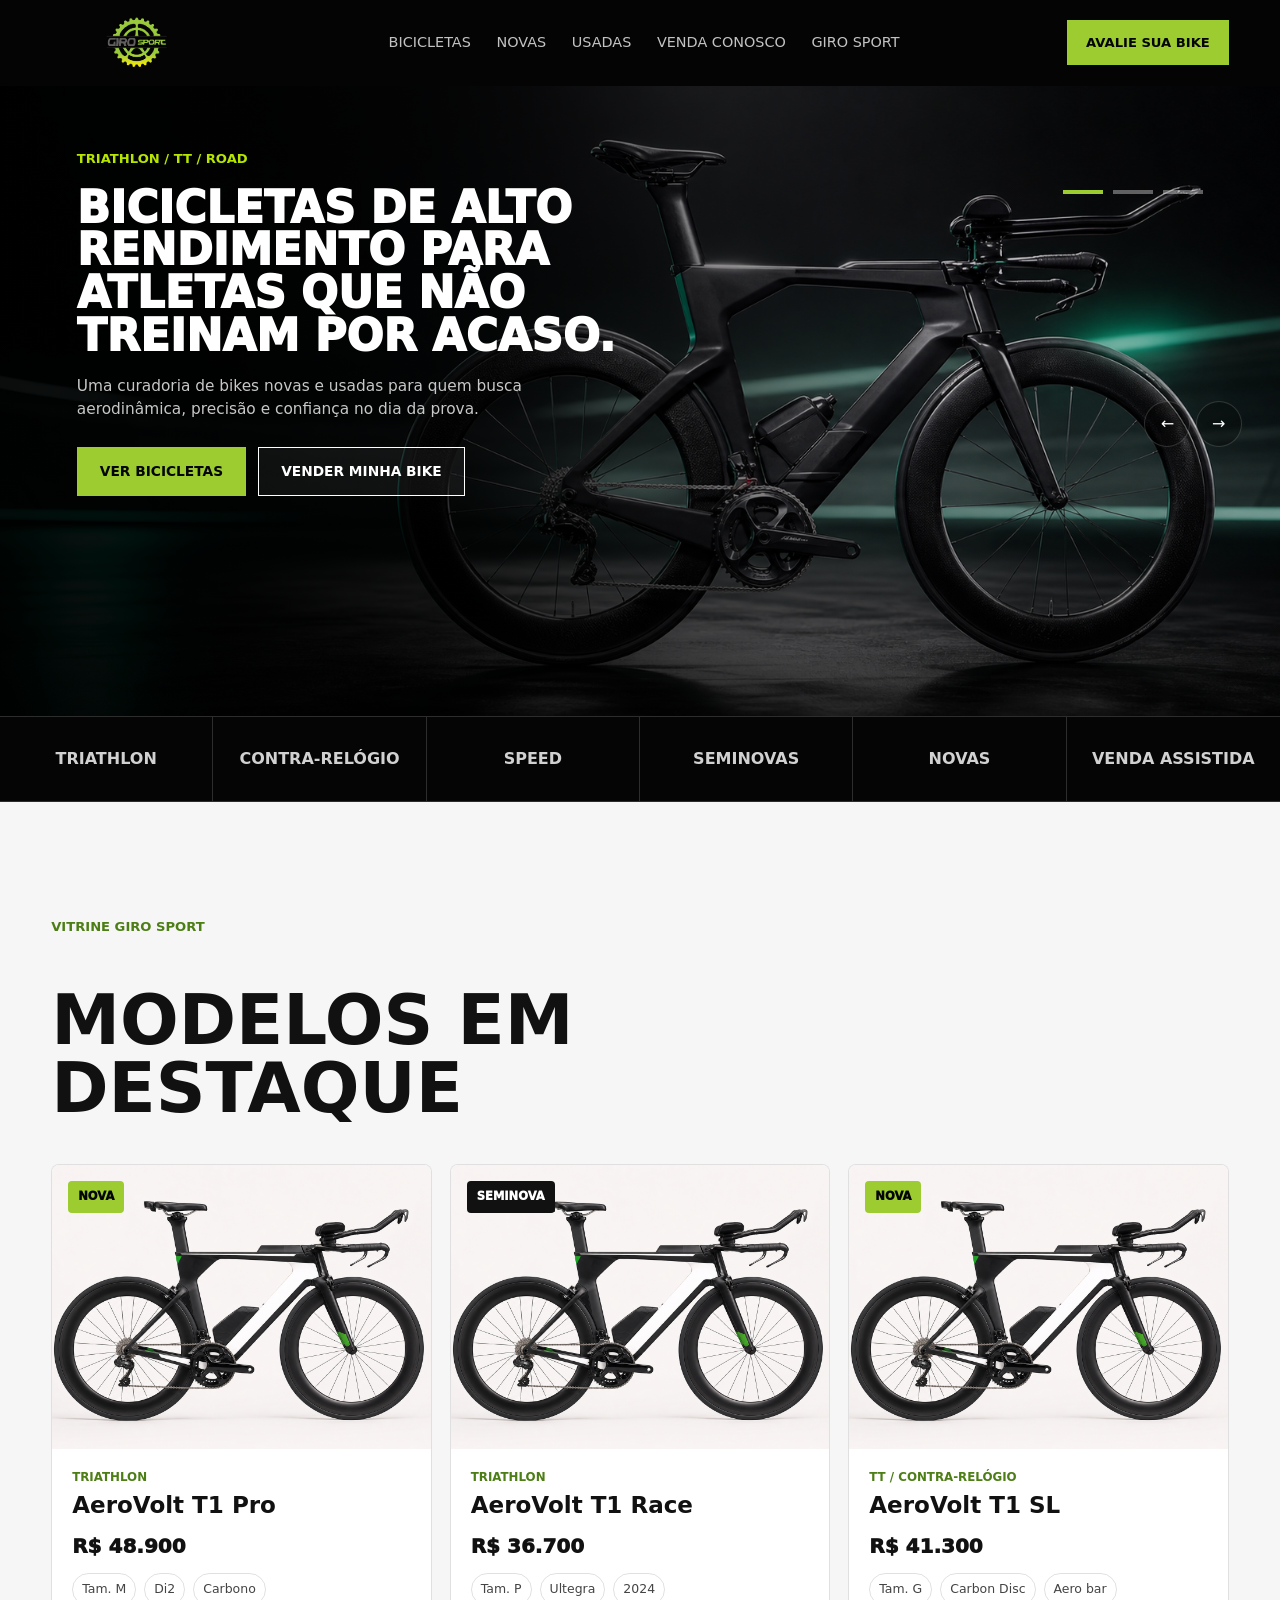
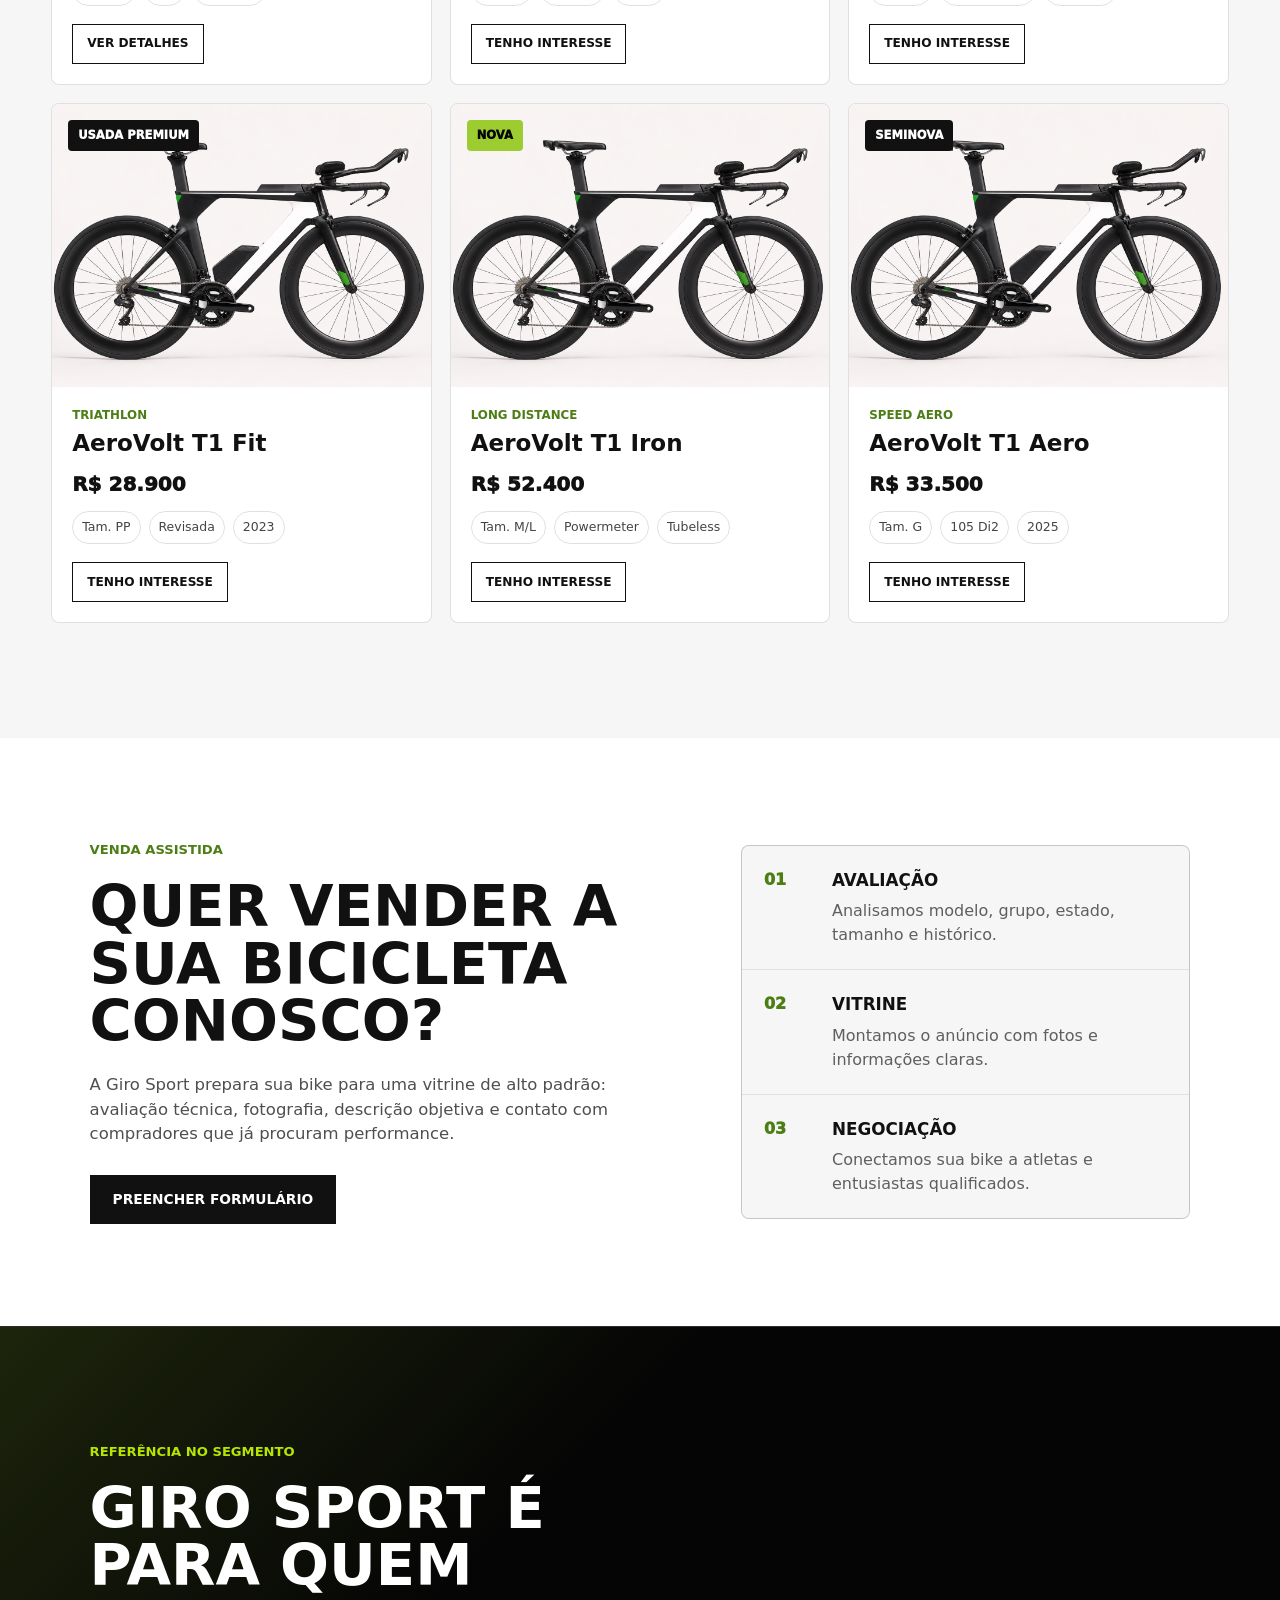
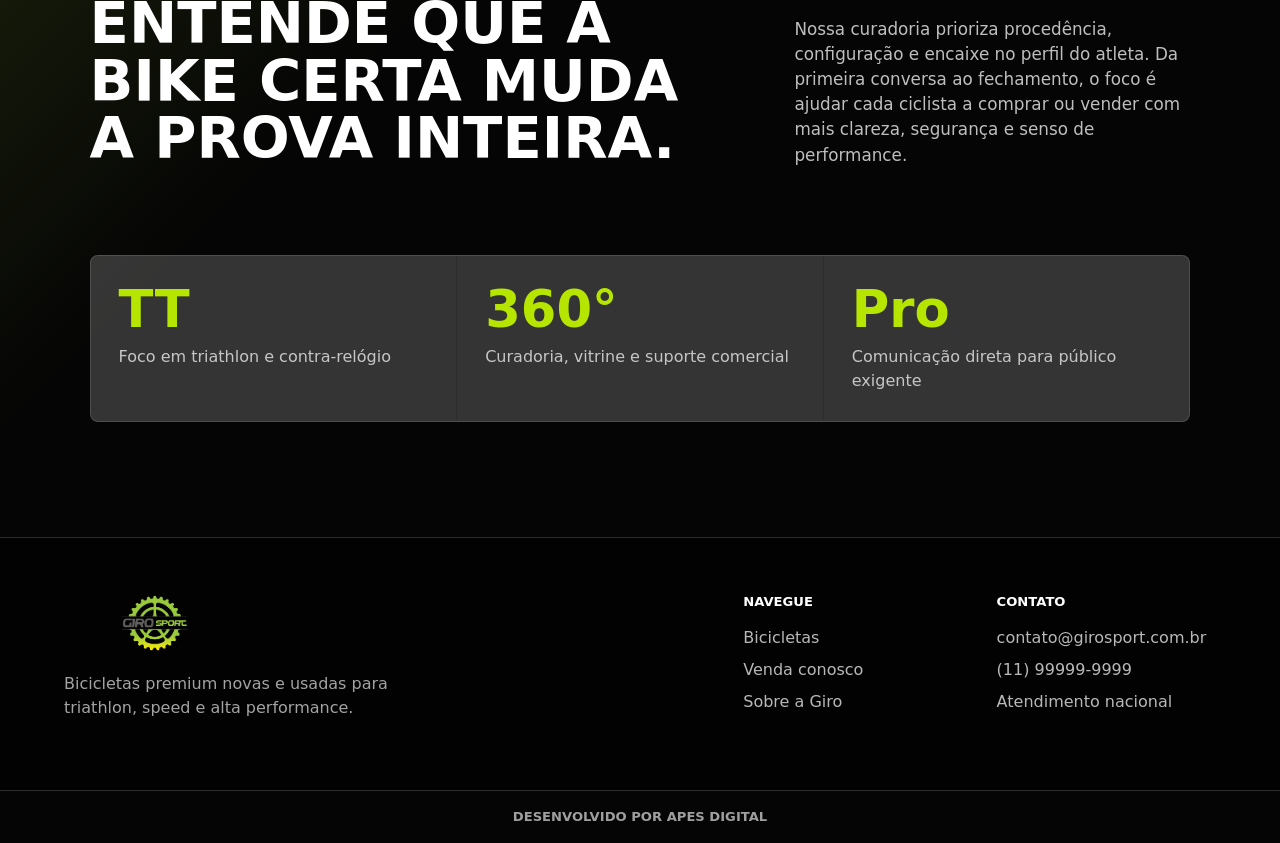
==== index.html @ 9d8ada36 "0.1 Fazendo protótipo do site" ====
<!doctype html>
<html lang="pt-BR">
  <head>
    <meta charset="utf-8">
    <meta name="viewport" content="width=device-width, initial-scale=1">
    <title>Giro Sport | Bikes premium para Triathlon</title>
    <meta
      name="description"
      content="Vitrine virtual da Giro Sport para bicicletas novas e usadas de alta performance, com foco em triathlon, contra-relógio e ciclismo de estrada."
    >
    <link rel="stylesheet" href="./styles.css">
  </head>
  <body>
    <header class="site-header" data-header>
      <a class="brand" href="#top" aria-label="Giro Sport - in&iacute;cio">
        <img class="brand-logo" src="./assets/logo.svg" alt="Giro Sport">
      </a>

      <button class="menu-toggle" type="button" aria-expanded="false" aria-controls="main-nav">
        <span></span>
        <span></span>
        <span></span>
        <span class="sr-only">Abrir menu</span>
      </button>

      <nav class="main-nav" id="main-nav" aria-label="Navega&ccedil;&atilde;o principal">
        <a href="#bicicletas">Bicicletas</a>
        <a href="#novas">Novas</a>
        <a href="#usadas">Usadas</a>
        <a href="#vender">Venda conosco</a>
        <a href="#referencia">Giro Sport</a>
      </nav>

      <a class="header-cta" href="#vender">Avalie sua bike</a>
    </header>

    <main id="top">
      <section class="hero" aria-label="Destaques Giro Sport">
        <div class="carousel" data-carousel>
          <article class="hero-slide is-active" data-slide>
            <img
              class="hero-media"
              src="./assets/hero-aero-tri.png"
              alt="Bicicleta de triathlon preta em est&uacute;dio escuro com luz verde"
            >
            <div class="hero-scrim"></div>
            <div class="hero-content">
              <p class="eyebrow">Triathlon / TT / Road</p>
              <h1>Bicicletas de alto rendimento para atletas que n&atilde;o treinam por acaso.</h1>
              <p>
                Uma curadoria de bikes novas e usadas para quem busca aerodin&acirc;mica,
                precis&atilde;o e confian&ccedil;a no dia da prova.
              </p>
              <div class="hero-actions">
                <a class="button button-primary" href="#bicicletas">Ver bicicletas</a>
                <a class="button button-ghost" href="#vender">Vender minha bike</a>
              </div>
            </div>
          </article>

          <article class="hero-slide" data-slide>
            <img
              class="hero-media"
              src="./assets/hero-consign.png"
              alt="Bicicleta de triathlon em suporte profissional dentro de oficina boutique"
            >
            <div class="hero-scrim"></div>
            <div class="hero-content">
              <p class="eyebrow">Consigna&ccedil;&atilde;o premium</p>
              <h2>Quer vender sua bike? A Giro Sport conecta sua m&aacute;quina ao comprador certo.</h2>
              <p>
                Avalia&ccedil;&atilde;o, vitrine profissional e negocia&ccedil;&atilde;o com p&uacute;blico
                que entende valor, upgrade e proced&ecirc;ncia.
              </p>
              <div class="hero-actions">
                <a class="button button-primary" href="#vender">Come&ccedil;ar avalia&ccedil;&atilde;o</a>
                <a class="button button-ghost" href="#referencia">Conhecer a Giro</a>
              </div>
            </div>
          </article>

          <button class="carousel-arrow carousel-prev" type="button" aria-label="Slide anterior" data-prev>
            &larr;
          </button>
          <button class="carousel-arrow carousel-next" type="button" aria-label="Pr&oacute;ximo slide" data-next>
            &rarr;
          </button>

          <div class="carousel-dots" aria-label="Selecionar destaque">
            <button class="is-active" type="button" aria-label="Ir para destaque 1" data-dot></button>
            <button type="button" aria-label="Ir para destaque 2" data-dot></button>
            <button type="button" aria-label="Ir para destaque 3" data-dot></button>
          </div>
        </div>
      </section>

      <section class="category-rail" aria-label="Categorias Giro Sport">
        <a href="#bicicletas">Triathlon</a>
        <a href="#bicicletas">Contra-rel&oacute;gio</a>
        <a href="#bicicletas">Speed</a>
        <a href="#usadas">Seminovas</a>
        <a href="#novas">Novas</a>
        <a href="#vender">Venda assistida</a>
      </section>

      <section class="products" id="bicicletas">
        <div class="section-heading">
          <p class="eyebrow dark">Vitrine Giro Sport</p>
          <h2>Modelos em destaque</h2>
        </div>

        <div class="bike-grid">
          <article class="bike-card" id="novas">
            <div class="bike-image">
              <span class="badge">Nova</span>
              <img src="./assets/bike-card-tri.png" alt="AeroVolt T1 Pro nova" loading="lazy">
            </div>
            <div class="bike-info">
              <p class="bike-type">Triathlon</p>
              <h3>AeroVolt T1 Pro</h3>
              <p class="bike-price">R$ 48.900</p>
              <div class="bike-specs">
                <span>Tam. M</span>
                <span>Di2</span>
                <span>Carbono</span>
              </div>
              <a href="./bike-aerovolt-t1-pro.html">Ver detalhes</a>
            </div>
          </article>

          <article class="bike-card">
            <div class="bike-image">
              <span class="badge used">Seminova</span>
              <img src="./assets/bike-card-tri.png" alt="AeroVolt T1 Race seminova" loading="lazy">
            </div>
            <div class="bike-info">
              <p class="bike-type">Triathlon</p>
              <h3>AeroVolt T1 Race</h3>
              <p class="bike-price">R$ 36.700</p>
              <div class="bike-specs">
                <span>Tam. P</span>
                <span>Ultegra</span>
                <span>2024</span>
              </div>
              <a href="#contato">Tenho interesse</a>
            </div>
          </article>

          <article class="bike-card">
            <div class="bike-image">
              <span class="badge">Nova</span>
              <img src="./assets/bike-card-tri.png" alt="AeroVolt T1 SL nova" loading="lazy">
            </div>
            <div class="bike-info">
              <p class="bike-type">TT / Contra-rel&oacute;gio</p>
              <h3>AeroVolt T1 SL</h3>
              <p class="bike-price">R$ 41.300</p>
              <div class="bike-specs">
                <span>Tam. G</span>
                <span>Carbon Disc</span>
                <span>Aero bar</span>
              </div>
              <a href="#contato">Tenho interesse</a>
            </div>
          </article>

          <article class="bike-card" id="usadas">
            <div class="bike-image">
              <span class="badge used">Usada premium</span>
              <img src="./assets/bike-card-tri.png" alt="AeroVolt T1 Fit usada premium" loading="lazy">
            </div>
            <div class="bike-info">
              <p class="bike-type">Triathlon</p>
              <h3>AeroVolt T1 Fit</h3>
              <p class="bike-price">R$ 28.900</p>
              <div class="bike-specs">
                <span>Tam. PP</span>
                <span>Revisada</span>
                <span>2023</span>
              </div>
              <a href="#contato">Tenho interesse</a>
            </div>
          </article>

          <article class="bike-card">
            <div class="bike-image">
              <span class="badge">Nova</span>
              <img src="./assets/bike-card-tri.png" alt="AeroVolt T1 Iron nova" loading="lazy">
            </div>
            <div class="bike-info">
              <p class="bike-type">Long distance</p>
              <h3>AeroVolt T1 Iron</h3>
              <p class="bike-price">R$ 52.400</p>
              <div class="bike-specs">
                <span>Tam. M/L</span>
                <span>Powermeter</span>
                <span>Tubeless</span>
              </div>
              <a href="#contato">Tenho interesse</a>
            </div>
          </article>

          <article class="bike-card">
            <div class="bike-image">
              <span class="badge used">Seminova</span>
              <img src="./assets/bike-card-tri.png" alt="AeroVolt T1 Aero seminova" loading="lazy">
            </div>
            <div class="bike-info">
              <p class="bike-type">Speed aero</p>
              <h3>AeroVolt T1 Aero</h3>
              <p class="bike-price">R$ 33.500</p>
              <div class="bike-specs">
                <span>Tam. G</span>
                <span>105 Di2</span>
                <span>2025</span>
              </div>
              <a href="#contato">Tenho interesse</a>
            </div>
          </article>
        </div>
      </section>

      <section class="sell-section" id="vender">
        <div class="sell-copy">
          <p class="eyebrow dark">Venda assistida</p>
          <h2>Quer vender a sua bicicleta conosco?</h2>
          <p>
            A Giro Sport prepara sua bike para uma vitrine de alto padr&atilde;o:
            avalia&ccedil;&atilde;o t&eacute;cnica, fotografia, descri&ccedil;&atilde;o objetiva e contato
            com compradores que j&aacute; procuram performance.
          </p>
          <a class="button button-dark" href="#contato">Preencher formulário</a>
        </div>
        <div class="sell-steps" aria-label="Como funciona">
          <div>
            <span>01</span>
            <strong>Avalia&ccedil;&atilde;o</strong>
            <p>Analisamos modelo, grupo, estado, tamanho e hist&oacute;rico.</p>
          </div>
          <div>
            <span>02</span>
            <strong>Vitrine</strong>
            <p>Montamos o an&uacute;ncio com fotos e informa&ccedil;&otilde;es claras.</p>
          </div>
          <div>
            <span>03</span>
            <strong>Negocia&ccedil;&atilde;o</strong>
            <p>Conectamos sua bike a atletas e entusiastas qualificados.</p>
          </div>
        </div>
      </section>

      <section class="authority" id="referencia">
        <div>
          <p class="eyebrow">Refer&ecirc;ncia no segmento</p>
          <h2>Giro Sport &eacute; para quem entende que a bike certa muda a prova inteira.</h2>
        </div>
        <p>
          Nossa curadoria prioriza proced&ecirc;ncia, configura&ccedil;&atilde;o e encaixe no perfil do
          atleta. Da primeira conversa ao fechamento, o foco &eacute; ajudar cada ciclista
          a comprar ou vender com mais clareza, seguran&ccedil;a e senso de performance.
        </p>
        <div class="authority-stats" aria-label="Diferenciais Giro Sport">
          <div>
            <strong>TT</strong>
            <span>Foco em triathlon e contra-rel&oacute;gio</span>
          </div>
          <div>
            <strong>360&deg;</strong>
            <span>Curadoria, vitrine e suporte comercial</span>
          </div>
          <div>
            <strong>Pro</strong>
            <span>Comunica&ccedil;&atilde;o direta para p&uacute;blico exigente</span>
          </div>
        </div>
      </section>
    </main>

    <footer class="site-footer" id="contato">
      <div class="footer-brand">
        <img src="./assets/logo.svg" alt="Giro Sport">
        <p>Bicicletas premium novas e usadas para triathlon, speed e alta performance.</p>
      </div>
      <div>
        <h3>Navegue</h3>
        <a href="#bicicletas">Bicicletas</a>
        <a href="#vender">Venda conosco</a>
        <a href="#referencia">Sobre a Giro</a>
      </div>
      <div>
        <h3>Contato</h3>
        <a href="mailto:contato@girosport.com.br">contato@girosport.com.br</a>
        <a href="tel:+5511999999999">(11) 99999-9999</a>
        <span>Atendimento nacional</span>
      </div>
    </footer>

    <div class="subfooter">
      Desenvolvido por APES Digital
    </div>

    <script src="./script.js"></script>
  </body>
</html>
---- styles.css ----
:root {
  --black: #050505;
  --ink: #111111;
  --white: #ffffff;
  --soft-white: #f6f6f6;
  --muted: #767676;
  --line: rgba(255, 255, 255, 0.16);
  --dark-line: rgba(0, 0, 0, 0.12);
  --green: #9ccc2f;
  --green-strong: #b6e500;
  --green-deep: #4d7e16;
  --header-height: 86px;
}

* {
  box-sizing: border-box;
}

html {
  scroll-behavior: smooth;
}

body {
  margin: 0;
  background: var(--black);
  color: var(--white);
  font-family:
    Inter, ui-sans-serif, system-ui, -apple-system, BlinkMacSystemFont, "Segoe UI",
    sans-serif;
  line-height: 1.5;
}

body.menu-open {
  overflow: hidden;
}

img {
  display: block;
  max-width: 100%;
}

a {
  color: inherit;
  text-decoration: none;
}

button,
input,
textarea,
select {
  font: inherit;
}

.sr-only {
  position: absolute;
  width: 1px;
  height: 1px;
  padding: 0;
  margin: -1px;
  overflow: hidden;
  clip: rect(0, 0, 0, 0);
  white-space: nowrap;
  border: 0;
}

.site-header {
  position: sticky;
  z-index: 50;
  top: 0;
  left: 0;
  right: 0;
  height: var(--header-height);
  display: grid;
  grid-template-columns: auto 1fr auto;
  align-items: center;
  gap: 28px;
  padding: 12px clamp(18px, 4vw, 64px);
  border-bottom: 1px solid transparent;
  background: rgba(5, 5, 5, 0.68);
  backdrop-filter: blur(18px);
  transition:
    background 180ms ease,
    border-color 180ms ease,
    height 180ms ease;
}

.site-header.is-scrolled {
  border-color: var(--line);
  background: rgba(5, 5, 5, 0.92);
}

.brand {
  display: inline-flex;
  align-items: center;
  min-width: 146px;
}

.brand-logo {
  width: 170px;
  height: 58px;
  object-fit: contain;
}

.main-nav {
  display: flex;
  justify-content: center;
  align-items: center;
  gap: clamp(18px, 2vw, 34px);
  color: rgba(255, 255, 255, 0.76);
  font-size: 0.9rem;
  text-transform: uppercase;
}

.main-nav a {
  position: relative;
  padding: 10px 0;
}

.main-nav a::after {
  content: "";
  position: absolute;
  left: 0;
  right: 0;
  bottom: 4px;
  height: 2px;
  transform: scaleX(0);
  transform-origin: left;
  background: var(--green);
  transition: transform 180ms ease;
}

.main-nav a:hover,
.main-nav a:focus-visible {
  color: var(--white);
}

.main-nav a:hover::after,
.main-nav a:focus-visible::after {
  transform: scaleX(1);
}

.header-cta {
  justify-self: end;
  padding: 12px 18px;
  border: 1px solid var(--green);
  color: var(--black);
  background: var(--green);
  font-size: 0.82rem;
  font-weight: 800;
  text-transform: uppercase;
  transition:
    background 180ms ease,
    color 180ms ease,
    border-color 180ms ease;
}

.header-cta:hover,
.header-cta:focus-visible {
  background: var(--white);
  border-color: var(--white);
}

.menu-toggle {
  display: none;
  width: 44px;
  height: 44px;
  padding: 0;
  border: 1px solid var(--line);
  border-radius: 6px;
  background: transparent;
  color: var(--white);
  cursor: pointer;
}

.menu-toggle span:not(.sr-only) {
  display: block;
  width: 18px;
  height: 2px;
  margin: 4px auto;
  background: currentColor;
}

.hero {
  position: relative;
  min-height: clamp(560px, 70vh, 690px);
  overflow: hidden;
}

.carousel,
.hero-slide {
  min-height: clamp(560px, 70vh, 690px);
}

.carousel {
  position: relative;
  background: var(--black);
}

.hero-slide {
  position: absolute;
  inset: 0;
  opacity: 0;
  pointer-events: none;
  transition: opacity 700ms ease;
}

.hero-slide.is-active {
  opacity: 1;
  pointer-events: auto;
}

.hero-media {
  position: absolute;
  inset: 0;
  width: 100%;
  height: 100%;
  object-fit: cover;
}

.hero-scrim {
  position: absolute;
  inset: 0;
  background:
    linear-gradient(90deg, rgba(0, 0, 0, 0.94) 0%, rgba(0, 0, 0, 0.78) 34%, rgba(0, 0, 0, 0.18) 72%),
    linear-gradient(0deg, rgba(0, 0, 0, 0.64) 0%, rgba(0, 0, 0, 0) 42%);
}

.hero-content {
  position: relative;
  z-index: 2;
  width: min(540px, calc(100% - 40px));
  padding-top: clamp(42px, 7vh, 66px);
  margin-left: clamp(20px, 6vw, 86px);
}

.eyebrow {
  margin: 0 0 18px;
  color: var(--green-strong);
  font-size: 0.82rem;
  font-weight: 900;
  text-transform: uppercase;
}

.eyebrow.dark {
  color: var(--green-deep);
}

.hero-content h1,
.hero-content h2 {
  margin: 0;
  max-width: 560px;
  color: var(--white);
  font-size: clamp(2rem, 3.4vw, 3.4rem);
  line-height: 0.98;
  font-weight: 950;
  text-transform: uppercase;
}

.hero-content p:not(.eyebrow) {
  max-width: 520px;
  margin: 18px 0 0;
  color: rgba(255, 255, 255, 0.78);
  font-size: clamp(0.96rem, 1.15vw, 1.08rem);
}

.hero-actions {
  display: flex;
  flex-wrap: wrap;
  gap: 12px;
  margin-top: 26px;
}

.button {
  display: inline-flex;
  align-items: center;
  justify-content: center;
  min-height: 48px;
  padding: 13px 22px;
  border: 1px solid currentColor;
  font-size: 0.86rem;
  font-weight: 900;
  text-transform: uppercase;
  transition:
    transform 180ms ease,
    background 180ms ease,
    border-color 180ms ease,
    color 180ms ease;
}

.button:hover,
.button:focus-visible {
  transform: translateY(-2px);
}

.button-primary {
  border-color: var(--green);
  background: var(--green);
  color: var(--black);
}

.button-primary:hover,
.button-primary:focus-visible {
  border-color: var(--white);
  background: var(--white);
}

.button-ghost {
  color: var(--white);
  background: rgba(255, 255, 255, 0.05);
}

.button-dark {
  border-color: var(--ink);
  color: var(--white);
  background: var(--ink);
}

.button-dark:hover,
.button-dark:focus-visible {
  border-color: var(--green-deep);
  background: var(--green-deep);
}

.carousel-arrow {
  position: absolute;
  z-index: 4;
  top: 50%;
  display: grid;
  place-items: center;
  width: 46px;
  height: 46px;
  border: 1px solid var(--line);
  border-radius: 50%;
  background: rgba(0, 0, 0, 0.3);
  color: var(--white);
  cursor: pointer;
  transition:
    background 180ms ease,
    border-color 180ms ease,
    color 180ms ease;
}

.carousel-arrow:hover,
.carousel-arrow:focus-visible {
  border-color: var(--green);
  background: var(--green);
  color: var(--black);
}

.carousel-prev {
  left: auto;
  right: clamp(72px, 7vw, 118px);
}

.carousel-next {
  right: clamp(16px, 3vw, 44px);
}

.carousel-dots {
  position: absolute;
  z-index: 4;
  top: calc(var(--header-height) + 18px);
  right: clamp(20px, 6vw, 86px);
  display: flex;
  gap: 10px;
}

.carousel-dots button {
  width: 40px;
  height: 4px;
  padding: 0;
  border: 0;
  background: rgba(255, 255, 255, 0.36);
  cursor: pointer;
}

.carousel-dots button.is-active {
  background: var(--green);
}

.category-rail {
  display: grid;
  grid-template-columns: repeat(6, 1fr);
  border-top: 1px solid var(--line);
  border-bottom: 1px solid var(--line);
  background: var(--black);
}

.category-rail a {
  display: grid;
  place-items: center;
  min-height: 84px;
  padding: 14px;
  border-right: 1px solid var(--line);
  color: rgba(255, 255, 255, 0.82);
  font-weight: 900;
  text-align: center;
  text-transform: uppercase;
  transition:
    background 180ms ease,
    color 180ms ease;
}

.category-rail a:last-child {
  border-right: 0;
}

.category-rail a:hover,
.category-rail a:focus-visible {
  background: var(--green);
  color: var(--black);
}

.products {
  padding: clamp(70px, 9vw, 118px) clamp(18px, 4vw, 64px);
  background: var(--soft-white);
  color: var(--ink);
}

.section-heading {
  display: grid;
  grid-template-columns: minmax(0, 0.86fr) minmax(260px, 0.48fr);
  gap: clamp(28px, 5vw, 80px);
  align-items: end;
  max-width: 1340px;
  margin: 0 auto 42px;
}

.section-heading .eyebrow {
  grid-column: 1 / -1;
  margin-bottom: -14px;
}

.section-heading h2 {
  margin: 0;
  font-size: clamp(2.1rem, 5.4vw, 4.6rem);
  line-height: 0.98;
  text-transform: uppercase;
}

.section-heading p:not(.eyebrow) {
  margin: 0;
  color: #555555;
}

.bike-grid {
  display: grid;
  grid-template-columns: repeat(3, minmax(0, 1fr));
  gap: 18px;
  max-width: 1340px;
  margin: 0 auto;
}

.bike-card {
  overflow: hidden;
  border: 1px solid var(--dark-line);
  border-radius: 8px;
  background: var(--white);
  transition:
    transform 180ms ease,
    border-color 180ms ease,
    box-shadow 180ms ease;
}

.bike-card:hover {
  transform: translateY(-4px);
  border-color: rgba(77, 126, 22, 0.42);
  box-shadow: 0 18px 36px rgba(0, 0, 0, 0.08);
}

.bike-image {
  position: relative;
  aspect-ratio: 4 / 3;
  display: grid;
  place-items: center;
  overflow: hidden;
  background: #f9f9f9;
}

.bike-image img {
  width: 100%;
  height: 100%;
  object-fit: cover;
  transform: scale(1.05);
  transition: transform 220ms ease;
}

.bike-card:hover .bike-image img {
  transform: scale(1.09);
}

.badge {
  position: absolute;
  z-index: 2;
  top: 16px;
  left: 16px;
  padding: 7px 10px;
  border-radius: 4px;
  background: var(--green);
  color: var(--black);
  font-size: 0.72rem;
  font-weight: 950;
  text-transform: uppercase;
}

.badge.used {
  background: var(--ink);
  color: var(--white);
}

.bike-info {
  padding: 20px;
}

.bike-type {
  margin: 0 0 6px;
  color: var(--green-deep);
  font-size: 0.74rem;
  font-weight: 900;
  text-transform: uppercase;
}

.bike-info h3 {
  margin: 0;
  font-size: clamp(1.18rem, 1.8vw, 1.55rem);
  line-height: 1.12;
}

.bike-price {
  margin: 12px 0;
  font-size: 1.25rem;
  font-weight: 950;
}

.bike-specs {
  display: flex;
  flex-wrap: wrap;
  gap: 8px;
  margin-bottom: 18px;
}

.bike-specs span {
  padding: 6px 9px;
  border: 1px solid var(--dark-line);
  border-radius: 999px;
  color: #444444;
  font-size: 0.78rem;
}

.bike-info a {
  display: inline-flex;
  align-items: center;
  min-height: 40px;
  padding: 0 14px;
  border: 1px solid var(--ink);
  color: var(--ink);
  font-size: 0.76rem;
  font-weight: 900;
  text-transform: uppercase;
  transition:
    background 180ms ease,
    border-color 180ms ease,
    color 180ms ease;
}

.bike-info a:hover,
.bike-info a:focus-visible {
  border-color: var(--green);
  background: var(--green);
  color: var(--black);
}

.sell-section {
  display: grid;
  grid-template-columns: minmax(0, 1fr) minmax(320px, 0.8fr);
  gap: clamp(34px, 7vw, 96px);
  padding: clamp(70px, 8vw, 112px) clamp(18px, 7vw, 120px);
  background: var(--white);
  color: var(--ink);
}

.sell-copy h2,
.authority h2 {
  margin: 0;
  font-size: clamp(2rem, 4.5vw, 4.1rem);
  line-height: 1;
  text-transform: uppercase;
}

.sell-copy p:not(.eyebrow) {
  max-width: 620px;
  margin: 22px 0 28px;
  color: #4f4f4f;
  font-size: 1.03rem;
}

.sell-steps {
  display: grid;
  gap: 1px;
  align-self: center;
  border: 1px solid var(--dark-line);
  border-radius: 8px;
  overflow: hidden;
  background: var(--dark-line);
}

.sell-steps div {
  display: grid;
  grid-template-columns: 52px 1fr;
  gap: 6px 16px;
  padding: 22px;
  background: var(--soft-white);
}

.sell-steps span {
  grid-row: span 2;
  color: var(--green-deep);
  font-weight: 950;
}

.sell-steps strong {
  font-size: 1.05rem;
  text-transform: uppercase;
}

.sell-steps p {
  margin: 0;
  color: #5f5f5f;
}

.authority {
  display: grid;
  grid-template-columns: minmax(0, 0.92fr) minmax(280px, 0.58fr);
  gap: clamp(32px, 6vw, 90px);
  padding: clamp(74px, 9vw, 128px) clamp(18px, 7vw, 120px);
  border-top: 1px solid var(--line);
  background:
    linear-gradient(135deg, rgba(156, 204, 47, 0.16), transparent 34%),
    var(--black);
  color: var(--white);
}

.authority > p {
  align-self: end;
  margin: 0;
  color: rgba(255, 255, 255, 0.74);
  font-size: 1.05rem;
}

.authority-stats {
  grid-column: 1 / -1;
  display: grid;
  grid-template-columns: repeat(3, 1fr);
  gap: 1px;
  margin-top: 10px;
  border: 1px solid var(--line);
  border-radius: 8px;
  overflow: hidden;
  background: var(--line);
}

.authority-stats div {
  padding: 28px;
  background: rgba(255, 255, 255, 0.035);
}

.authority-stats strong {
  display: block;
  margin-bottom: 10px;
  color: var(--green-strong);
  font-size: clamp(1.9rem, 4vw, 3.6rem);
  line-height: 1;
}

.authority-stats span {
  color: rgba(255, 255, 255, 0.72);
}

.product-page {
  background: var(--soft-white);
  color: var(--ink);
}

.product-detail {
  padding: clamp(34px, 4.5vw, 68px) clamp(18px, 4vw, 64px) clamp(64px, 8vw, 104px);
  background: var(--soft-white);
  color: var(--ink);
}

.product-breadcrumb {
  display: flex;
  flex-wrap: wrap;
  gap: 8px;
  max-width: 1340px;
  margin: 0 auto 22px;
  color: #666666;
  font-size: 0.78rem;
  font-weight: 900;
  text-transform: uppercase;
}

.product-breadcrumb a:hover,
.product-breadcrumb a:focus-visible {
  color: var(--green-deep);
}

.product-layout {
  display: grid;
  grid-template-columns: minmax(0, 1.06fr) minmax(360px, 0.58fr);
  gap: clamp(24px, 4vw, 56px);
  align-items: start;
  max-width: 1340px;
  margin: 0 auto;
}

.product-gallery {
  display: grid;
  gap: 12px;
}

/* Imagens ideais para a galeria: 1600x1200px, proporcao 4:3, bike centralizada e com margem de respiro. */
.product-main-image {
  position: relative;
  display: grid;
  place-items: center;
  overflow: hidden;
  aspect-ratio: 4 / 3;
  min-height: 420px;
  border: 1px solid var(--dark-line);
  border-radius: 8px;
  background: var(--white);
}

.product-main-image img {
  width: 100%;
  height: 100%;
  object-fit: cover;
  object-position: center;
}

.product-gallery-next {
  position: absolute;
  z-index: 3;
  top: 50%;
  right: 18px;
  display: grid;
  place-items: center;
  width: 44px;
  height: 44px;
  padding: 0;
  border: 1px solid var(--dark-line);
  border-radius: 50%;
  background: rgba(255, 255, 255, 0.88);
  color: var(--ink);
  font-size: 1.2rem;
  font-weight: 900;
  cursor: pointer;
  transform: translateY(-50%);
  transition:
    background 180ms ease,
    border-color 180ms ease,
    color 180ms ease;
}

.product-gallery-next:hover,
.product-gallery-next:focus-visible {
  border-color: var(--green);
  background: var(--green);
  color: var(--black);
}

.product-gallery-dots {
  position: absolute;
  z-index: 3;
  left: 50%;
  bottom: 16px;
  display: flex;
  gap: 8px;
  padding: 8px 10px;
  border-radius: 999px;
  background: rgba(5, 5, 5, 0.58);
  transform: translateX(-50%);
}

.product-gallery-dots button {
  width: 9px;
  height: 9px;
  padding: 0;
  border: 0;
  border-radius: 50%;
  background: rgba(255, 255, 255, 0.58);
  cursor: pointer;
}

.product-gallery-dots button.is-active {
  width: 24px;
  border-radius: 999px;
  background: var(--green);
}

.product-thumbs {
  display: grid;
  grid-template-columns: repeat(3, minmax(0, 1fr));
  gap: 10px;
  width: min(78%, 620px);
  margin: 0 auto;
}

.product-thumbs button {
  overflow: hidden;
  width: 100%;
  aspect-ratio: 4 / 3;
  padding: 0;
  border: 1px solid var(--dark-line);
  border-radius: 8px;
  background: var(--white);
  cursor: pointer;
  opacity: 0.72;
  transition:
    border-color 180ms ease,
    opacity 180ms ease,
    transform 180ms ease;
}

.product-thumbs button:hover,
.product-thumbs button:focus-visible,
.product-thumbs button.is-active {
  border-color: var(--green);
  opacity: 1;
  transform: translateY(-2px);
}

.product-thumbs img {
  width: 100%;
  height: 100%;
  object-fit: cover;
}

.product-summary {
  position: sticky;
  top: calc(var(--header-height) + 24px);
  padding: clamp(22px, 3vw, 34px);
  border: 1px solid var(--dark-line);
  border-radius: 8px;
  background: var(--white);
  box-shadow: 0 20px 48px rgba(0, 0, 0, 0.08);
}

.product-summary h1 {
  margin: 0;
  font-size: clamp(2rem, 3.5vw, 3.4rem);
  line-height: 0.98;
  text-transform: uppercase;
}

.product-subtitle {
  margin: 16px 0 0;
  color: #555555;
}

.product-price-block {
  display: grid;
  gap: 4px;
  margin: 24px 0;
  padding: 18px 0;
  border-top: 1px solid var(--dark-line);
  border-bottom: 1px solid var(--dark-line);
}

.product-price-block span {
  color: #666666;
  font-size: 0.78rem;
  font-weight: 900;
  text-transform: uppercase;
}

.product-price-block strong {
  font-size: clamp(2rem, 4vw, 3.1rem);
  line-height: 1;
}

.product-quick-specs {
  display: grid;
  grid-template-columns: repeat(2, minmax(0, 1fr));
  gap: 1px;
  overflow: hidden;
  margin: 0 0 24px;
  border: 1px solid var(--dark-line);
  border-radius: 8px;
  background: var(--dark-line);
}

.product-quick-specs div {
  padding: 14px;
  background: #f8f8f8;
}

.product-quick-specs dt {
  color: #6a6a6a;
  font-size: 0.72rem;
  font-weight: 900;
  text-transform: uppercase;
}

.product-quick-specs dd {
  margin: 4px 0 0;
  font-weight: 900;
}

.product-reserve {
  width: 100%;
  min-height: 54px;
}

.reserve-note {
  margin: 14px 0 20px;
  color: #5d5d5d;
  font-size: 0.9rem;
}

.product-info-band {
  display: grid;
  grid-template-columns: repeat(3, minmax(0, 1fr));
  border-top: 1px solid var(--line);
  border-bottom: 1px solid var(--line);
  background: var(--black);
  color: var(--white);
}

.product-info-band div {
  padding: clamp(22px, 4vw, 42px) clamp(18px, 4vw, 52px);
  border-right: 1px solid var(--line);
}

.product-info-band div:last-child {
  border-right: 0;
}

.product-info-band strong {
  display: block;
  margin-bottom: 8px;
  color: var(--green-strong);
  font-size: 1.05rem;
  text-transform: uppercase;
}

.product-info-band span {
  color: rgba(255, 255, 255, 0.72);
}

.product-description {
  padding: clamp(70px, 8vw, 112px) clamp(18px, 4vw, 64px);
  background: var(--white);
  color: var(--ink);
}

.product-heading {
  align-items: start;
}

.product-content-grid {
  display: grid;
  grid-template-columns: repeat(3, minmax(0, 1fr));
  gap: 1px;
  overflow: hidden;
  max-width: 1340px;
  margin: 0 auto;
  border: 1px solid var(--dark-line);
  border-radius: 8px;
  background: var(--dark-line);
}

.product-content-grid article {
  padding: clamp(24px, 3vw, 34px);
  background: var(--soft-white);
}

.product-content-grid h3 {
  margin: 0 0 12px;
  font-size: 1rem;
  text-transform: uppercase;
}

.product-content-grid p,
.product-content-grid ul {
  margin: 0;
  color: #555555;
}

.product-content-grid ul {
  padding-left: 20px;
}

.product-content-grid li + li {
  margin-top: 8px;
}

.product-related {
  display: flex;
  align-items: center;
  justify-content: space-between;
  gap: 24px;
  padding: clamp(54px, 7vw, 86px) clamp(18px, 7vw, 120px);
  border-top: 1px solid var(--line);
  background:
    linear-gradient(135deg, rgba(156, 204, 47, 0.18), transparent 42%),
    var(--black);
  color: var(--white);
}

.product-related .eyebrow {
  margin-bottom: 12px;
}

.product-related h2 {
  margin: 0;
  font-size: clamp(2rem, 4.5vw, 4rem);
  line-height: 1;
  text-transform: uppercase;
}

.site-footer {
  display: grid;
  grid-template-columns: minmax(260px, 1fr) repeat(2, minmax(160px, 0.34fr));
  gap: 34px;
  padding: 54px clamp(18px, 5vw, 72px);
  border-top: 1px solid var(--line);
  background: #020202;
  color: var(--white);
}

.footer-brand img {
  width: 180px;
  height: 64px;
  object-fit: contain;
  margin-bottom: 16px;
}

.footer-brand p,
.site-footer span {
  max-width: 360px;
  color: rgba(255, 255, 255, 0.64);
}

.site-footer h3 {
  margin: 0 0 14px;
  font-size: 0.82rem;
  text-transform: uppercase;
}

.site-footer a,
.site-footer span {
  display: block;
  margin: 8px 0;
  color: rgba(255, 255, 255, 0.72);
}

.site-footer a:hover,
.site-footer a:focus-visible {
  color: var(--green-strong);
}

.subfooter {
  padding: 16px 18px;
  border-top: 1px solid var(--line);
  background: var(--black);
  color: rgba(255, 255, 255, 0.62);
  font-size: 0.82rem;
  font-weight: 800;
  text-align: center;
  text-transform: uppercase;
}

@media (max-width: 1020px) {
  .site-header {
    grid-template-columns: auto auto 1fr;
  }

  .main-nav {
    position: fixed;
    inset: var(--header-height) 16px auto 16px;
    display: none;
    flex-direction: column;
    align-items: stretch;
    gap: 0;
    padding: 14px;
    border: 1px solid var(--line);
    border-radius: 8px;
    background: rgba(5, 5, 5, 0.98);
  }

  .main-nav.is-open {
    display: flex;
  }

  .main-nav a {
    padding: 16px;
    border-bottom: 1px solid var(--line);
  }

  .main-nav a:last-child {
    border-bottom: 0;
  }

  .menu-toggle {
    display: block;
    order: 3;
    justify-self: end;
  }

  .header-cta {
    display: none;
  }

  .category-rail,
  .authority-stats {
    grid-template-columns: repeat(2, 1fr);
  }

  .section-heading,
  .sell-section,
  .authority,
  .site-footer,
  .product-layout,
  .product-content-grid {
    grid-template-columns: 1fr;
  }

  .product-summary {
    position: static;
  }

  .product-info-band {
    grid-template-columns: 1fr;
  }

  .product-info-band div {
    border-right: 0;
    border-bottom: 1px solid var(--line);
  }

  .product-info-band div:last-child {
    border-bottom: 0;
  }

  .product-related {
    flex-direction: column;
    align-items: flex-start;
  }

  .bike-grid {
    grid-template-columns: repeat(2, minmax(0, 1fr));
  }
}

@media (max-width: 720px) {
  :root {
    --header-height: 74px;
  }

  .site-header {
    padding: 10px 16px;
  }

  .brand-logo {
    width: 136px;
    height: 50px;
  }

  .hero,
  .carousel,
  .hero-slide {
    min-height: 560px;
  }

  .hero-media {
    object-position: 65% center;
  }

  .hero-scrim {
    background:
      linear-gradient(90deg, rgba(0, 0, 0, 0.96) 0%, rgba(0, 0, 0, 0.72) 58%, rgba(0, 0, 0, 0.28) 100%),
      linear-gradient(0deg, rgba(0, 0, 0, 0.78) 0%, rgba(0, 0, 0, 0) 50%);
  }

  .hero-content {
    width: calc(100% - 32px);
    padding-top: 42px;
    margin-left: 16px;
  }

  .hero-content h1,
  .hero-content h2 {
    max-width: 350px;
    font-size: clamp(1.78rem, 9vw, 2.52rem);
    line-height: 1.02;
  }

  .hero-content p:not(.eyebrow) {
    max-width: 340px;
    margin-top: 14px;
    font-size: 0.95rem;
  }

  .hero-actions {
    margin-top: 18px;
  }

  .carousel-arrow {
    display: none;
  }

  .carousel-dots {
    top: 88px;
    right: 16px;
  }

  .category-rail,
  .bike-grid,
  .authority-stats {
    grid-template-columns: 1fr;
  }

  .product-detail {
    padding-top: 26px;
  }

  .product-main-image {
    aspect-ratio: 4 / 3;
    min-height: 310px;
  }

  .product-thumbs {
    grid-template-columns: repeat(3, minmax(0, 1fr));
    gap: 8px;
    width: 100%;
  }

  .product-gallery-next {
    right: 12px;
    width: 40px;
    height: 40px;
  }

  .product-gallery-dots {
    bottom: 12px;
  }

  .product-quick-specs {
    grid-template-columns: 1fr;
  }

  .category-rail a {
    min-height: 58px;
    border-right: 0;
    border-bottom: 1px solid var(--line);
  }

  .sell-steps div {
    grid-template-columns: 1fr;
  }
}

@media (max-height: 780px) and (min-width: 721px) {
  .hero,
  .carousel,
  .hero-slide {
    min-height: 558px;
  }

  .hero-content {
    width: min(520px, calc(100% - 40px));
    padding-top: 42px;
  }

  .eyebrow {
    margin-bottom: 14px;
  }

  .hero-content h1,
  .hero-content h2 {
    max-width: 540px;
    font-size: clamp(2rem, 3vw, 3.05rem);
    line-height: 1;
  }

  .hero-content p:not(.eyebrow) {
    max-width: 500px;
    margin-top: 16px;
    font-size: 1rem;
  }

  .hero-actions {
    margin-top: 20px;
  }

  .button {
    min-height: 44px;
    padding: 11px 20px;
  }
}

@media (prefers-reduced-motion: reduce) {
  *,
  *::before,
  *::after {
    scroll-behavior: auto !important;
    transition-duration: 0.01ms !important;
    animation-duration: 0.01ms !important;
    animation-iteration-count: 1 !important;
  }
}
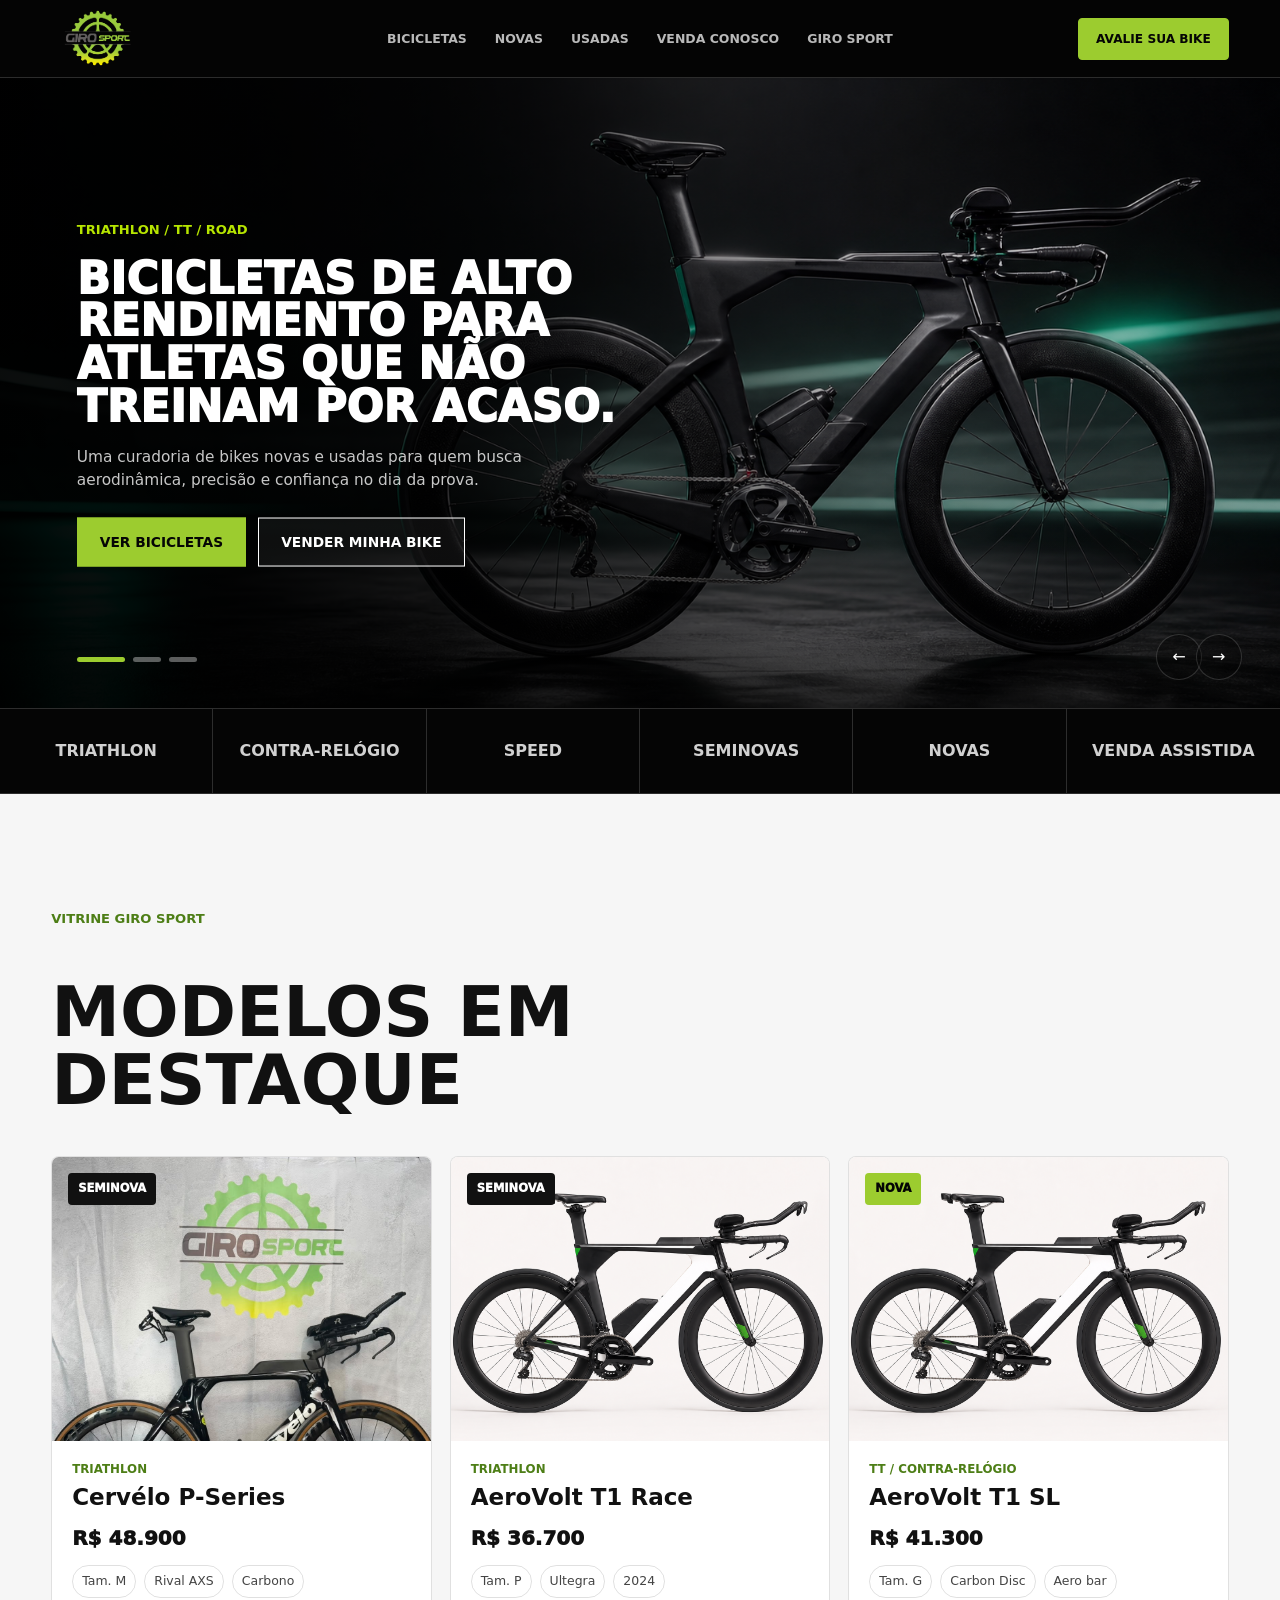
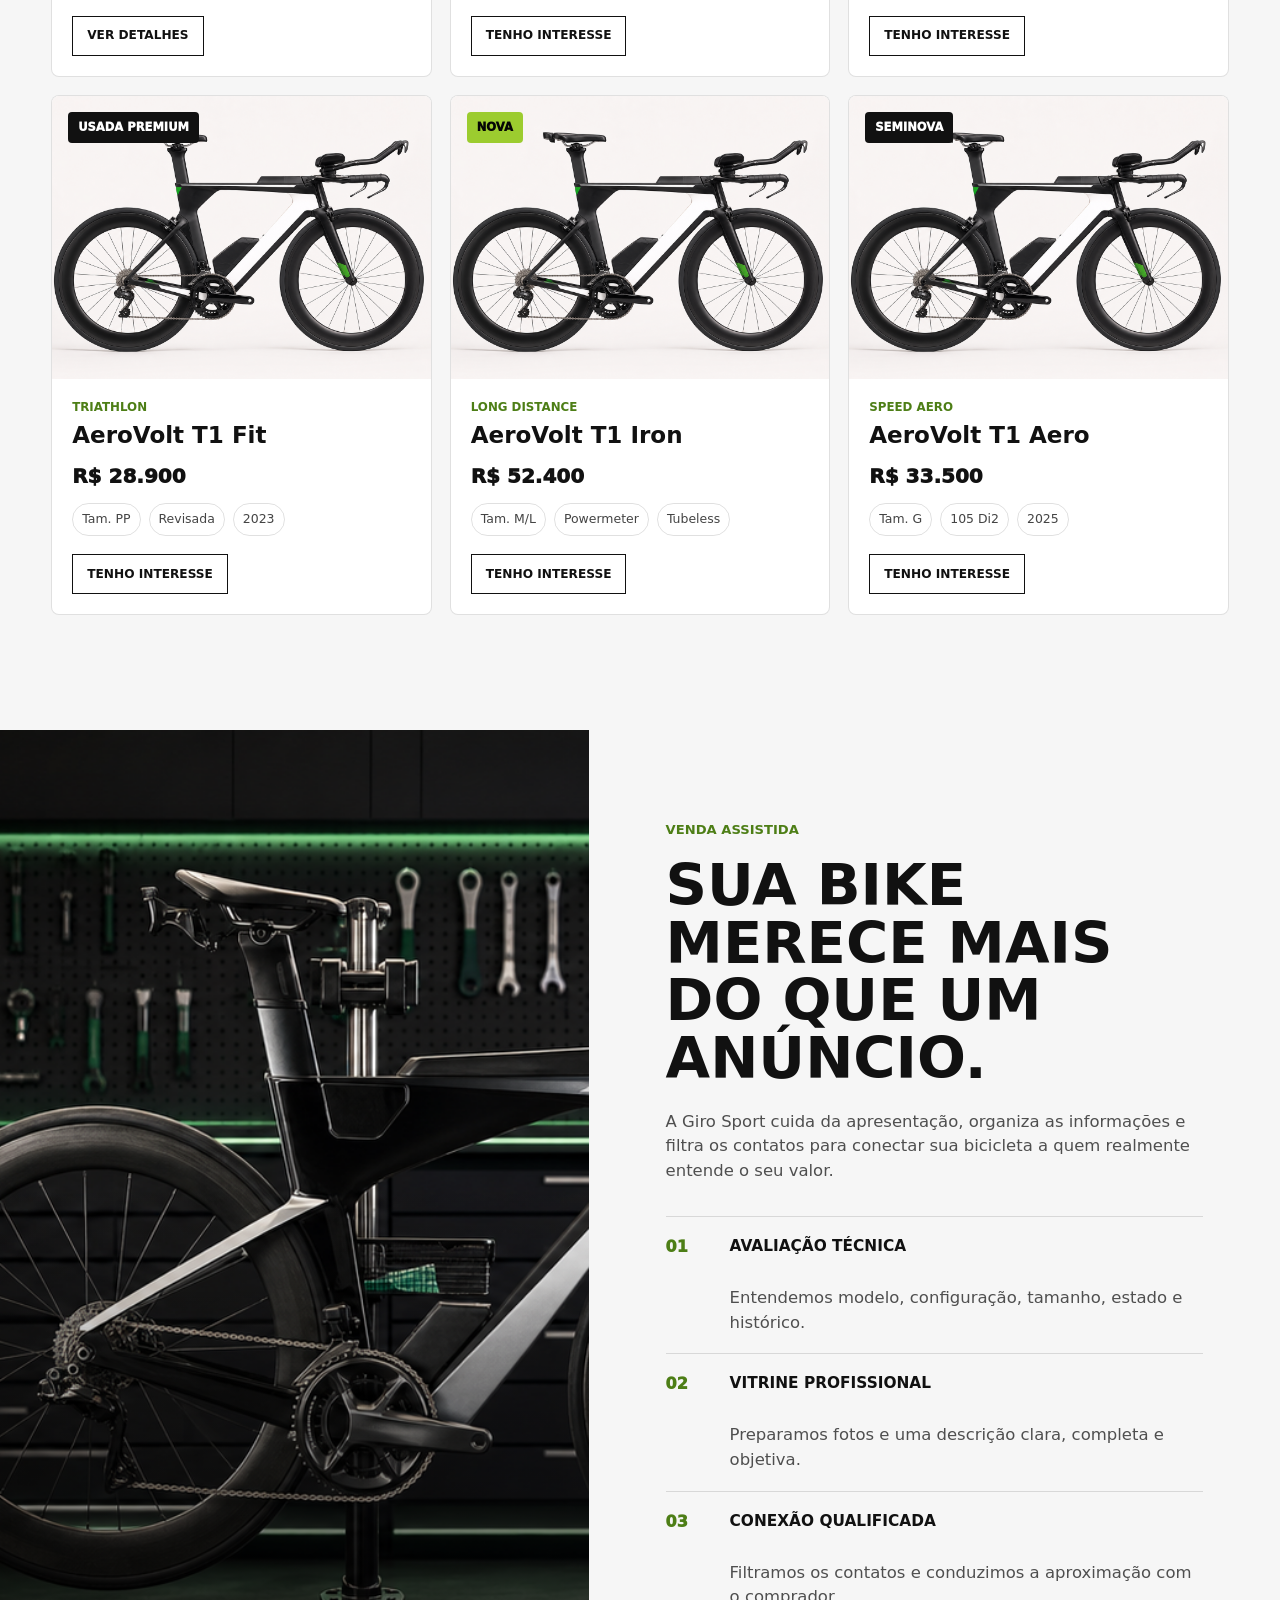
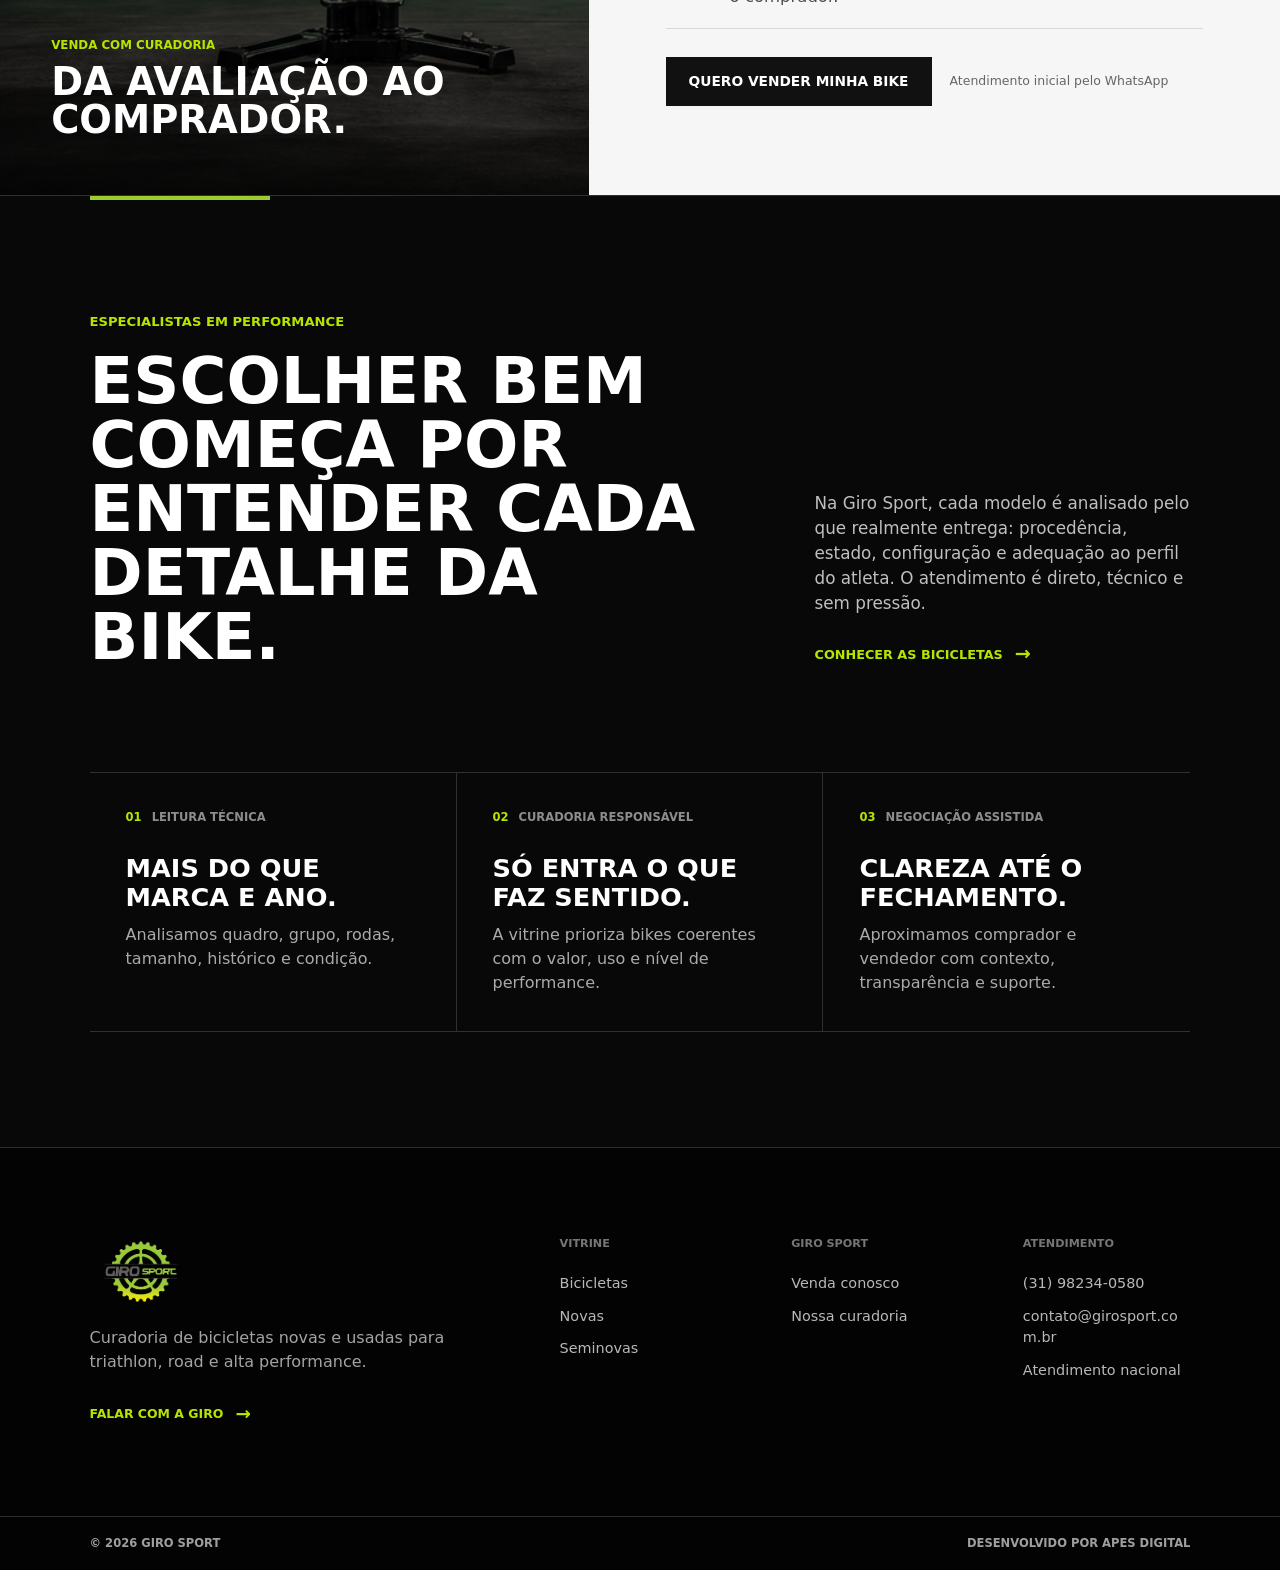
==== commit 22b66dc3: "0.2" ====
--- a/index.html
+++ b/index.html
@@ -8,7 +8,7 @@
       name="description"
       content="Vitrine virtual da Giro Sport para bicicletas novas e usadas de alta performance, com foco em triathlon, contra-relógio e ciclismo de estrada."
     >
-    <link rel="stylesheet" href="./styles.css">
+    <link rel="stylesheet" href="./styles.css?v=20260713-5">
   </head>
   <body>
     <header class="site-header" data-header>
@@ -73,7 +73,28 @@
                 que entende valor, upgrade e proced&ecirc;ncia.
               </p>
               <div class="hero-actions">
-                <a class="button button-primary" href="#vender">Come&ccedil;ar avalia&ccedil;&atilde;o</a>
+                <a class="button button-primary" href="#vender">Avaliar minha bike</a>
+                <a class="button button-ghost" href="#referencia">Conhecer a Giro</a>
+              </div>
+            </div>
+          </article>
+
+          <article class="hero-slide" data-slide>
+            <img
+              class="hero-media"
+              src="./assets/hero-road-campaign.png"
+              alt="Bicicleta de estrada preta em est&uacute;dio com detalhes verdes"
+            >
+            <div class="hero-scrim"></div>
+            <div class="hero-content">
+              <p class="eyebrow">Road / Speed / Performance</p>
+              <h2>Velocidade para quem quer transformar cada quil&ocirc;metro em evolu&ccedil;&atilde;o.</h2>
+              <p>
+                Bikes de estrada selecionadas por configura&ccedil;&atilde;o, proced&ecirc;ncia
+                e potencial de performance.
+              </p>
+              <div class="hero-actions">
+                <a class="button button-primary" href="#bicicletas">Ver bikes road</a>
                 <a class="button button-ghost" href="#referencia">Conhecer a Giro</a>
               </div>
             </div>
@@ -109,22 +130,22 @@
           <h2>Modelos em destaque</h2>
         </div>
 
-        <div class="bike-grid">
-          <article class="bike-card" id="novas">
-            <div class="bike-image">
-              <span class="badge">Nova</span>
-              <img src="./assets/bike-card-tri.png" alt="AeroVolt T1 Pro nova" loading="lazy">
+        <div class="bike-grid" data-bike-carousel>
+          <article class="bike-card" id="usadas">
+            <div class="bike-image is-contain">
+              <span class="badge used">Seminova</span>
+              <img src="./assets/cervelo-p-series-01.jpg" alt="Cerv&eacute;lo P-Series Rival AXS seminova" loading="lazy" decoding="async">
             </div>
             <div class="bike-info">
               <p class="bike-type">Triathlon</p>
-              <h3>AeroVolt T1 Pro</h3>
+              <h3>Cerv&eacute;lo P-Series</h3>
               <p class="bike-price">R$ 48.900</p>
               <div class="bike-specs">
                 <span>Tam. M</span>
-                <span>Di2</span>
+                <span>Rival AXS</span>
                 <span>Carbono</span>
               </div>
-              <a href="./bike-aerovolt-t1-pro.html">Ver detalhes</a>
+              <a href="./bike-cervelo-p-series.html">Ver detalhes</a>
             </div>
           </article>
 
@@ -146,7 +167,7 @@
             </div>
           </article>
 
-          <article class="bike-card">
+          <article class="bike-card" id="novas">
             <div class="bike-image">
               <span class="badge">Nova</span>
               <img src="./assets/bike-card-tri.png" alt="AeroVolt T1 SL nova" loading="lazy">
@@ -164,7 +185,7 @@
             </div>
           </article>
 
-          <article class="bike-card" id="usadas">
+          <article class="bike-card">
             <div class="bike-image">
               <span class="badge used">Usada premium</span>
               <img src="./assets/bike-card-tri.png" alt="AeroVolt T1 Fit usada premium" loading="lazy">
@@ -218,87 +239,150 @@
             </div>
           </article>
         </div>
+
+        <div class="bike-carousel-controls" aria-label="Navega&ccedil;&atilde;o das bicicletas" data-bike-controls>
+          <button type="button" aria-label="Ver bicicleta anterior" data-bike-prev disabled>
+            &larr;
+          </button>
+          <div class="bike-carousel-status">
+            <div class="bike-carousel-dots" aria-label="Posi&ccedil;&atilde;o no carrossel">
+              <button class="is-active" type="button" aria-label="Ver bicicleta 1" data-bike-dot></button>
+              <button type="button" aria-label="Ver bicicleta 2" data-bike-dot></button>
+              <button type="button" aria-label="Ver bicicleta 3" data-bike-dot></button>
+              <button type="button" aria-label="Ver bicicleta 4" data-bike-dot></button>
+              <button type="button" aria-label="Ver bicicleta 5" data-bike-dot></button>
+              <button type="button" aria-label="Ver bicicleta 6" data-bike-dot></button>
+            </div>
+            <span aria-live="polite" data-bike-count>1 / 6</span>
+          </div>
+          <button type="button" aria-label="Ver pr&oacute;xima bicicleta" data-bike-next>
+            &rarr;
+          </button>
+        </div>
       </section>
 
       <section class="sell-section" id="vender">
+        <div class="sell-media">
+          <img
+            src="./assets/hero-consign.png"
+            alt="Bicicleta de triathlon em avalia&ccedil;&atilde;o dentro de oficina especializada"
+            loading="lazy"
+          >
+          <div class="sell-media-caption">
+            <span>Venda com curadoria</span>
+            <strong>Da avalia&ccedil;&atilde;o ao comprador.</strong>
+          </div>
+        </div>
         <div class="sell-copy">
           <p class="eyebrow dark">Venda assistida</p>
-          <h2>Quer vender a sua bicicleta conosco?</h2>
+          <h2>Sua bike merece mais do que um an&uacute;ncio.</h2>
           <p>
-            A Giro Sport prepara sua bike para uma vitrine de alto padr&atilde;o:
-            avalia&ccedil;&atilde;o t&eacute;cnica, fotografia, descri&ccedil;&atilde;o objetiva e contato
-            com compradores que j&aacute; procuram performance.
+            A Giro Sport cuida da apresenta&ccedil;&atilde;o, organiza as informa&ccedil;&otilde;es e filtra
+            os contatos para conectar sua bicicleta a quem realmente entende o seu valor.
           </p>
-          <a class="button button-dark" href="#contato">Preencher formulário</a>
-        </div>
-        <div class="sell-steps" aria-label="Como funciona">
+          <div class="sell-steps" aria-label="Como funciona">
+            <div>
+              <span>01</span>
+              <strong>Avalia&ccedil;&atilde;o t&eacute;cnica</strong>
+              <p>Entendemos modelo, configura&ccedil;&atilde;o, tamanho, estado e hist&oacute;rico.</p>
+            </div>
+            <div>
+              <span>02</span>
+              <strong>Vitrine profissional</strong>
+              <p>Preparamos fotos e uma descri&ccedil;&atilde;o clara, completa e objetiva.</p>
+            </div>
+            <div>
+              <span>03</span>
+              <strong>Conex&atilde;o qualificada</strong>
+              <p>Filtramos os contatos e conduzimos a aproxima&ccedil;&atilde;o com o comprador.</p>
+            </div>
+          </div>
+          <div class="sell-actions">
+            <a
+              class="button button-dark"
+              href="https://wa.me/5531982340580?text=Ol%C3%A1%2C%20gostaria%20de%20vender%20minha%20bicicleta%20com%20a%20Giro%20Sport.%20Pode%20me%20explicar%20como%20funciona%20a%20avalia%C3%A7%C3%A3o%3F"
+              target="_blank"
+              rel="noopener"
+            >
+              Quero vender minha bike
+            </a>
+            <span>Atendimento inicial pelo WhatsApp</span>
+          </div>
+        </div>
+      </section>
+
+      <section class="authority" id="referencia">
+        <div class="authority-heading">
+          <p class="eyebrow">Especialistas em performance</p>
+          <h2>Escolher bem come&ccedil;a por entender cada detalhe da bike.</h2>
+        </div>
+        <div class="authority-copy">
+          <p>
+            Na Giro Sport, cada modelo &eacute; analisado pelo que realmente entrega:
+            proced&ecirc;ncia, estado, configura&ccedil;&atilde;o e adequa&ccedil;&atilde;o ao perfil do atleta.
+            O atendimento &eacute; direto, t&eacute;cnico e sem press&atilde;o.
+          </p>
+          <a href="#bicicletas">Conhecer as bicicletas <span aria-hidden="true">&rarr;</span></a>
+        </div>
+        <div class="authority-pillars" aria-label="Diferenciais Giro Sport">
+          <article>
+            <p class="authority-label"><span>01</span> Leitura t&eacute;cnica</p>
+            <h3>Mais do que marca e ano.</h3>
+            <p>Analisamos quadro, grupo, rodas, tamanho, hist&oacute;rico e condi&ccedil;&atilde;o.</p>
+          </article>
+          <article>
+            <p class="authority-label"><span>02</span> Curadoria respons&aacute;vel</p>
+            <h3>S&oacute; entra o que faz sentido.</h3>
+            <p>A vitrine prioriza bikes coerentes com o valor, uso e n&iacute;vel de performance.</p>
+          </article>
+          <article>
+            <p class="authority-label"><span>03</span> Negocia&ccedil;&atilde;o assistida</p>
+            <h3>Clareza at&eacute; o fechamento.</h3>
+            <p>Aproximamos comprador e vendedor com contexto, transpar&ecirc;ncia e suporte.</p>
+          </article>
+        </div>
+      </section>
+    </main>
+
+    <footer class="site-footer" id="contato">
+      <div class="footer-main">
+        <div class="footer-brand">
+          <img src="./assets/logo.svg" alt="Giro Sport">
+          <p>Curadoria de bicicletas novas e usadas para triathlon, road e alta performance.</p>
+          <a
+            class="footer-whatsapp"
+            href="https://wa.me/5531982340580?text=Ol%C3%A1%2C%20gostaria%20de%20falar%20com%20a%20Giro%20Sport."
+            target="_blank"
+            rel="noopener"
+          >
+            Falar com a Giro <span aria-hidden="true">&rarr;</span>
+          </a>
+        </div>
+        <nav class="footer-links" aria-label="Navega&ccedil;&atilde;o do rodap&eacute;">
           <div>
-            <span>01</span>
-            <strong>Avalia&ccedil;&atilde;o</strong>
-            <p>Analisamos modelo, grupo, estado, tamanho e hist&oacute;rico.</p>
+            <h3>Vitrine</h3>
+            <a href="#bicicletas">Bicicletas</a>
+            <a href="#novas">Novas</a>
+            <a href="#usadas">Seminovas</a>
           </div>
           <div>
-            <span>02</span>
-            <strong>Vitrine</strong>
-            <p>Montamos o an&uacute;ncio com fotos e informa&ccedil;&otilde;es claras.</p>
+            <h3>Giro Sport</h3>
+            <a href="#vender">Venda conosco</a>
+            <a href="#referencia">Nossa curadoria</a>
           </div>
           <div>
-            <span>03</span>
-            <strong>Negocia&ccedil;&atilde;o</strong>
-            <p>Conectamos sua bike a atletas e entusiastas qualificados.</p>
-          </div>
-        </div>
-      </section>
-
-      <section class="authority" id="referencia">
-        <div>
-          <p class="eyebrow">Refer&ecirc;ncia no segmento</p>
-          <h2>Giro Sport &eacute; para quem entende que a bike certa muda a prova inteira.</h2>
-        </div>
-        <p>
-          Nossa curadoria prioriza proced&ecirc;ncia, configura&ccedil;&atilde;o e encaixe no perfil do
-          atleta. Da primeira conversa ao fechamento, o foco &eacute; ajudar cada ciclista
-          a comprar ou vender com mais clareza, seguran&ccedil;a e senso de performance.
-        </p>
-        <div class="authority-stats" aria-label="Diferenciais Giro Sport">
-          <div>
-            <strong>TT</strong>
-            <span>Foco em triathlon e contra-rel&oacute;gio</span>
-          </div>
-          <div>
-            <strong>360&deg;</strong>
-            <span>Curadoria, vitrine e suporte comercial</span>
-          </div>
-          <div>
-            <strong>Pro</strong>
-            <span>Comunica&ccedil;&atilde;o direta para p&uacute;blico exigente</span>
-          </div>
-        </div>
-      </section>
-    </main>
-
-    <footer class="site-footer" id="contato">
-      <div class="footer-brand">
-        <img src="./assets/logo.svg" alt="Giro Sport">
-        <p>Bicicletas premium novas e usadas para triathlon, speed e alta performance.</p>
+            <h3>Atendimento</h3>
+            <a href="tel:+5531982340580">(31) 98234-0580</a>
+            <a href="mailto:contato@girosport.com.br">contato@girosport.com.br</a>
+            <span>Atendimento nacional</span>
+          </div>
+        </nav>
       </div>
-      <div>
-        <h3>Navegue</h3>
-        <a href="#bicicletas">Bicicletas</a>
-        <a href="#vender">Venda conosco</a>
-        <a href="#referencia">Sobre a Giro</a>
-      </div>
-      <div>
-        <h3>Contato</h3>
-        <a href="mailto:contato@girosport.com.br">contato@girosport.com.br</a>
-        <a href="tel:+5511999999999">(11) 99999-9999</a>
-        <span>Atendimento nacional</span>
+      <div class="footer-bottom">
+        <span>&copy; 2026 Giro Sport</span>
+        <span>Desenvolvido por APES Digital</span>
       </div>
     </footer>
-
-    <div class="subfooter">
-      Desenvolvido por APES Digital
-    </div>
 
     <script src="./script.js"></script>
   </body>
--- a/styles.css
+++ b/styles.css
@@ -9,7 +9,7 @@
   --green: #9ccc2f;
   --green-strong: #b6e500;
   --green-deep: #4d7e16;
-  --header-height: 86px;
+  --header-height: 78px;
 }
 
 * {
@@ -18,10 +18,15 @@
 
 html {
   scroll-behavior: smooth;
+  max-width: 100%;
+  overflow-x: clip;
 }
 
 body {
+  width: 100%;
+  max-width: 100%;
   margin: 0;
+  overflow-x: clip;
   background: var(--black);
   color: var(--white);
   font-family:
@@ -71,33 +76,36 @@
   right: 0;
   height: var(--header-height);
   display: grid;
-  grid-template-columns: auto 1fr auto;
+  grid-template-columns: minmax(96px, 1fr) auto minmax(150px, 1fr);
   align-items: center;
-  gap: 28px;
-  padding: 12px clamp(18px, 4vw, 64px);
-  border-bottom: 1px solid transparent;
-  background: rgba(5, 5, 5, 0.68);
-  backdrop-filter: blur(18px);
+  gap: clamp(18px, 2.5vw, 36px);
+  padding: 7px clamp(18px, 4vw, 64px);
+  border-bottom: 1px solid var(--line);
+  background: rgba(5, 5, 5, 0.9);
+  backdrop-filter: blur(16px);
   transition:
     background 180ms ease,
     border-color 180ms ease,
-    height 180ms ease;
+    box-shadow 180ms ease;
 }
 
 .site-header.is-scrolled {
-  border-color: var(--line);
-  background: rgba(5, 5, 5, 0.92);
+  border-color: rgba(255, 255, 255, 0.2);
+  background: rgba(5, 5, 5, 0.98);
+  box-shadow: 0 10px 28px rgba(0, 0, 0, 0.24);
 }
 
 .brand {
   display: inline-flex;
   align-items: center;
-  min-width: 146px;
+  width: 96px;
+  min-width: 96px;
+  height: 64px;
 }
 
 .brand-logo {
-  width: 170px;
-  height: 58px;
+  width: 92px;
+  height: 64px;
   object-fit: contain;
 }
 
@@ -105,50 +113,47 @@
   display: flex;
   justify-content: center;
   align-items: center;
-  gap: clamp(18px, 2vw, 34px);
-  color: rgba(255, 255, 255, 0.76);
-  font-size: 0.9rem;
+  gap: 4px;
+  color: rgba(255, 255, 255, 0.72);
+  font-size: 0.78rem;
+  font-weight: 800;
   text-transform: uppercase;
 }
 
 .main-nav a {
-  position: relative;
-  padding: 10px 0;
+  padding: 10px 12px;
+  border-radius: 4px;
+  transition:
+    background 180ms ease,
+    color 180ms ease;
 }
 
 .main-nav a::after {
-  content: "";
-  position: absolute;
-  left: 0;
-  right: 0;
-  bottom: 4px;
-  height: 2px;
-  transform: scaleX(0);
-  transform-origin: left;
-  background: var(--green);
-  transition: transform 180ms ease;
+  display: none;
 }
 
 .main-nav a:hover,
 .main-nav a:focus-visible {
-  color: var(--white);
-}
-
-.main-nav a:hover::after,
-.main-nav a:focus-visible::after {
-  transform: scaleX(1);
+  background: rgba(255, 255, 255, 0.07);
+  color: var(--green-strong);
 }
 
 .header-cta {
+  display: inline-flex;
+  align-items: center;
+  justify-content: center;
   justify-self: end;
-  padding: 12px 18px;
+  min-height: 42px;
+  padding: 0 17px;
   border: 1px solid var(--green);
+  border-radius: 4px;
   color: var(--black);
   background: var(--green);
-  font-size: 0.82rem;
-  font-weight: 800;
+  font-size: 0.76rem;
+  font-weight: 900;
   text-transform: uppercase;
   transition:
+    transform 180ms ease,
     background 180ms ease,
     color 180ms ease,
     border-color 180ms ease;
@@ -158,26 +163,69 @@
 .header-cta:focus-visible {
   background: var(--white);
   border-color: var(--white);
+  transform: translateY(-1px);
 }
 
 .menu-toggle {
+  position: relative;
   display: none;
   width: 44px;
   height: 44px;
   padding: 0;
   border: 1px solid var(--line);
   border-radius: 6px;
-  background: transparent;
+  background: rgba(255, 255, 255, 0.04);
   color: var(--white);
   cursor: pointer;
+  transition:
+    background 180ms ease,
+    border-color 180ms ease;
 }
 
 .menu-toggle span:not(.sr-only) {
+  position: absolute;
+  left: 50%;
   display: block;
   width: 18px;
   height: 2px;
-  margin: 4px auto;
+  margin: 0;
   background: currentColor;
+  transform: translateX(-50%);
+  transition:
+    top 180ms ease,
+    opacity 180ms ease,
+    transform 180ms ease;
+}
+
+.menu-toggle span:nth-child(1) {
+  top: 14px;
+}
+
+.menu-toggle span:nth-child(2) {
+  top: 21px;
+}
+
+.menu-toggle span:nth-child(3) {
+  top: 28px;
+}
+
+.menu-toggle[aria-expanded="true"] {
+  border-color: var(--green);
+  background: rgba(156, 204, 47, 0.12);
+}
+
+.menu-toggle[aria-expanded="true"] span:nth-child(1) {
+  top: 21px;
+  transform: translateX(-50%) rotate(45deg);
+}
+
+.menu-toggle[aria-expanded="true"] span:nth-child(2) {
+  opacity: 0;
+}
+
+.menu-toggle[aria-expanded="true"] span:nth-child(3) {
+  top: 21px;
+  transform: translateX(-50%) rotate(-45deg);
 }
 
 .hero {
@@ -194,6 +242,7 @@
 .carousel {
   position: relative;
   background: var(--black);
+  touch-action: pan-y;
 }
 
 .hero-slide {
@@ -201,12 +250,16 @@
   inset: 0;
   opacity: 0;
   pointer-events: none;
-  transition: opacity 700ms ease;
+  visibility: hidden;
+  transition:
+    opacity 600ms ease,
+    visibility 600ms ease;
 }
 
 .hero-slide.is-active {
   opacity: 1;
   pointer-events: auto;
+  visibility: visible;
 }
 
 .hero-media {
@@ -215,6 +268,12 @@
   width: 100%;
   height: 100%;
   object-fit: cover;
+  transform: scale(1.025);
+  transition: transform 5.8s ease-out;
+}
+
+.hero-slide.is-active .hero-media {
+  transform: scale(1);
 }
 
 .hero-scrim {
@@ -226,11 +285,12 @@
 }
 
 .hero-content {
-  position: relative;
+  position: absolute;
   z-index: 2;
+  top: 50%;
   width: min(540px, calc(100% - 40px));
-  padding-top: clamp(42px, 7vh, 66px);
   margin-left: clamp(20px, 6vw, 86px);
+  transform: translateY(-50%);
 }
 
 .eyebrow {
@@ -324,7 +384,7 @@
 .carousel-arrow {
   position: absolute;
   z-index: 4;
-  top: 50%;
+  bottom: 28px;
   display: grid;
   place-items: center;
   width: 46px;
@@ -349,7 +409,7 @@
 
 .carousel-prev {
   left: auto;
-  right: clamp(72px, 7vw, 118px);
+  right: clamp(78px, 6vw, 104px);
 }
 
 .carousel-next {
@@ -359,22 +419,27 @@
 .carousel-dots {
   position: absolute;
   z-index: 4;
-  top: calc(var(--header-height) + 18px);
-  right: clamp(20px, 6vw, 86px);
+  bottom: 46px;
+  left: clamp(20px, 6vw, 86px);
   display: flex;
-  gap: 10px;
+  gap: 8px;
 }
 
 .carousel-dots button {
-  width: 40px;
-  height: 4px;
+  width: 28px;
+  height: 5px;
   padding: 0;
   border: 0;
+  border-radius: 999px;
   background: rgba(255, 255, 255, 0.36);
   cursor: pointer;
+  transition:
+    width 180ms ease,
+    background 180ms ease;
 }
 
 .carousel-dots button.is-active {
+  width: 48px;
   background: var(--green);
 }
 
@@ -444,11 +509,16 @@
 }
 
 .bike-grid {
+  position: relative;
   display: grid;
   grid-template-columns: repeat(3, minmax(0, 1fr));
   gap: 18px;
   max-width: 1340px;
   margin: 0 auto;
+}
+
+.bike-carousel-controls {
+  display: none;
 }
 
 .bike-card {
@@ -483,6 +553,15 @@
   object-fit: cover;
   transform: scale(1.05);
   transition: transform 220ms ease;
+}
+
+.bike-image.is-contain img {
+  object-fit: contain;
+  transform: none;
+}
+
+.bike-card:hover .bike-image.is-contain img {
+  transform: scale(1.025);
 }
 
 .bike-card:hover .bike-image img {
@@ -572,11 +651,65 @@
 
 .sell-section {
   display: grid;
-  grid-template-columns: minmax(0, 1fr) minmax(320px, 0.8fr);
-  gap: clamp(34px, 7vw, 96px);
-  padding: clamp(70px, 8vw, 112px) clamp(18px, 7vw, 120px);
-  background: var(--white);
+  grid-template-columns: minmax(0, 0.92fr) minmax(420px, 1.08fr);
+  gap: 0;
+  padding: 0;
+  background: var(--soft-white);
   color: var(--ink);
+}
+
+.sell-media {
+  position: relative;
+  min-height: 680px;
+  overflow: hidden;
+  background: var(--black);
+}
+
+.sell-media::after {
+  content: "";
+  position: absolute;
+  inset: 0;
+  background: linear-gradient(0deg, rgba(0, 0, 0, 0.82), transparent 58%);
+}
+
+.sell-media img {
+  position: absolute;
+  inset: 0;
+  width: 100%;
+  height: 100%;
+  object-fit: cover;
+  object-position: 68% center;
+}
+
+.sell-media-caption {
+  position: absolute;
+  z-index: 2;
+  right: clamp(24px, 4vw, 54px);
+  bottom: clamp(26px, 5vw, 56px);
+  left: clamp(24px, 4vw, 54px);
+}
+
+.sell-media-caption span {
+  display: block;
+  margin-bottom: 8px;
+  color: var(--green-strong);
+  font-size: 0.74rem;
+  font-weight: 900;
+  text-transform: uppercase;
+}
+
+.sell-media-caption strong {
+  display: block;
+  max-width: 420px;
+  color: var(--white);
+  font-size: clamp(1.7rem, 3vw, 2.8rem);
+  line-height: 1;
+  text-transform: uppercase;
+}
+
+.sell-copy {
+  align-self: center;
+  padding: clamp(58px, 7vw, 104px) clamp(24px, 6vw, 92px);
 }
 
 .sell-copy h2,
@@ -589,27 +722,28 @@
 
 .sell-copy p:not(.eyebrow) {
   max-width: 620px;
-  margin: 22px 0 28px;
+  margin: 22px 0 0;
   color: #4f4f4f;
   font-size: 1.03rem;
 }
 
 .sell-steps {
   display: grid;
-  gap: 1px;
-  align-self: center;
-  border: 1px solid var(--dark-line);
-  border-radius: 8px;
-  overflow: hidden;
-  background: var(--dark-line);
+  margin: 32px 0 28px;
+  border-top: 1px solid var(--dark-line);
+  border-bottom: 1px solid var(--dark-line);
 }
 
 .sell-steps div {
   display: grid;
-  grid-template-columns: 52px 1fr;
+  grid-template-columns: 48px 1fr;
   gap: 6px 16px;
-  padding: 22px;
-  background: var(--soft-white);
+  padding: 18px 0;
+  border-bottom: 1px solid var(--dark-line);
+}
+
+.sell-steps div:last-child {
+  border-bottom: 0;
 }
 
 .sell-steps span {
@@ -619,61 +753,129 @@
 }
 
 .sell-steps strong {
-  font-size: 1.05rem;
+  font-size: 0.96rem;
   text-transform: uppercase;
 }
 
 .sell-steps p {
   margin: 0;
   color: #5f5f5f;
+  font-size: 0.92rem;
+}
+
+.sell-actions {
+  display: flex;
+  flex-wrap: wrap;
+  gap: 14px 18px;
+  align-items: center;
+}
+
+.sell-actions > span {
+  color: #666666;
+  font-size: 0.78rem;
 }
 
 .authority {
-  display: grid;
-  grid-template-columns: minmax(0, 0.92fr) minmax(280px, 0.58fr);
+  position: relative;
+  display: grid;
+  grid-template-columns: minmax(0, 1fr) minmax(300px, 0.58fr);
   gap: clamp(32px, 6vw, 90px);
   padding: clamp(74px, 9vw, 128px) clamp(18px, 7vw, 120px);
   border-top: 1px solid var(--line);
-  background:
-    linear-gradient(135deg, rgba(156, 204, 47, 0.16), transparent 34%),
-    var(--black);
+  overflow: hidden;
+  background: #080808;
   color: var(--white);
 }
 
-.authority > p {
+.authority::before {
+  content: "";
+  position: absolute;
+  top: 0;
+  left: clamp(18px, 7vw, 120px);
+  width: min(180px, 28vw);
+  height: 4px;
+  background: var(--green);
+}
+
+.authority h2 {
+  max-width: 820px;
+  font-size: clamp(2.2rem, 5vw, 4.8rem);
+}
+
+.authority-copy {
+  align-self: end;
+}
+
+.authority-copy > p {
   align-self: end;
   margin: 0;
   color: rgba(255, 255, 255, 0.74);
   font-size: 1.05rem;
 }
 
-.authority-stats {
+.authority-copy > a {
+  display: inline-flex;
+  align-items: center;
+  gap: 12px;
+  margin-top: 24px;
+  color: var(--green-strong);
+  font-size: 0.8rem;
+  font-weight: 900;
+  text-transform: uppercase;
+}
+
+.authority-copy > a span {
+  font-size: 1.2rem;
+  transition: transform 180ms ease;
+}
+
+.authority-copy > a:hover span,
+.authority-copy > a:focus-visible span {
+  transform: translateX(4px);
+}
+
+.authority-pillars {
   grid-column: 1 / -1;
   display: grid;
   grid-template-columns: repeat(3, 1fr);
-  gap: 1px;
-  margin-top: 10px;
-  border: 1px solid var(--line);
-  border-radius: 8px;
-  overflow: hidden;
-  background: var(--line);
-}
-
-.authority-stats div {
-  padding: 28px;
-  background: rgba(255, 255, 255, 0.035);
-}
-
-.authority-stats strong {
-  display: block;
-  margin-bottom: 10px;
+  margin-top: clamp(10px, 2vw, 28px);
+  border-top: 1px solid var(--line);
+  border-bottom: 1px solid var(--line);
+}
+
+.authority-pillars article {
+  padding: clamp(24px, 3vw, 36px);
+  border-right: 1px solid var(--line);
+}
+
+.authority-pillars article:last-child {
+  border-right: 0;
+}
+
+.authority-label {
+  display: flex;
+  gap: 10px;
+  margin: 0 0 28px;
+  color: rgba(255, 255, 255, 0.54);
+  font-size: 0.72rem;
+  font-weight: 900;
+  text-transform: uppercase;
+}
+
+.authority-label span {
   color: var(--green-strong);
-  font-size: clamp(1.9rem, 4vw, 3.6rem);
-  line-height: 1;
-}
-
-.authority-stats span {
-  color: rgba(255, 255, 255, 0.72);
+}
+
+.authority-pillars h3 {
+  margin: 0 0 12px;
+  font-size: clamp(1.18rem, 2vw, 1.6rem);
+  line-height: 1.12;
+  text-transform: uppercase;
+}
+
+.authority-pillars article > p:last-child {
+  margin: 0;
+  color: rgba(255, 255, 255, 0.66);
 }
 
 .product-page {
@@ -713,12 +915,18 @@
   margin: 0 auto;
 }
 
+.product-layout > *,
 .product-gallery {
+  min-width: 0;
+  max-width: 100%;
+}
+
+.product-gallery {
   display: grid;
   gap: 12px;
 }
 
-/* Imagens ideais para a galeria: 1600x1200px, proporcao 4:3, bike centralizada e com margem de respiro. */
+/* Imagens ideais: 1600x1200px (4:3), bike inteira centralizada e 8% de respiro nas bordas. */
 .product-main-image {
   position: relative;
   display: grid;
@@ -734,8 +942,12 @@
 .product-main-image img {
   width: 100%;
   height: 100%;
-  object-fit: cover;
+  object-fit: contain;
   object-position: center;
+}
+
+.product-gallery .product-main-image > img[data-gallery-main] {
+  object-fit: contain;
 }
 
 .product-gallery-next {
@@ -799,16 +1011,22 @@
 }
 
 .product-thumbs {
-  display: grid;
-  grid-template-columns: repeat(3, minmax(0, 1fr));
+  display: flex;
   gap: 10px;
-  width: min(78%, 620px);
+  width: min(100%, 720px);
   margin: 0 auto;
+  padding: 2px 2px 8px;
+  overflow-x: auto;
+  scrollbar-width: thin;
+  scrollbar-color: var(--green) #e5e5e5;
+  scroll-snap-type: x proximity;
+  overscroll-behavior-inline: contain;
 }
 
 .product-thumbs button {
   overflow: hidden;
-  width: 100%;
+  flex: 0 0 112px;
+  width: 112px;
   aspect-ratio: 4 / 3;
   padding: 0;
   border: 1px solid var(--dark-line);
@@ -816,6 +1034,7 @@
   background: var(--white);
   cursor: pointer;
   opacity: 0.72;
+  scroll-snap-align: start;
   transition:
     border-color 180ms ease,
     opacity 180ms ease,
@@ -853,6 +1072,32 @@
   text-transform: uppercase;
 }
 
+.product-status-row {
+  display: flex;
+  flex-wrap: wrap;
+  gap: 10px 14px;
+  align-items: center;
+  justify-content: space-between;
+  margin-bottom: 16px;
+}
+
+.product-status-row > span {
+  padding: 7px 10px;
+  border-radius: 4px;
+  background: var(--green);
+  color: var(--black);
+  font-size: 0.72rem;
+  font-weight: 950;
+  text-transform: uppercase;
+}
+
+.product-status-row > small {
+  color: #6a6a6a;
+  font-size: 0.7rem;
+  font-weight: 800;
+  text-transform: uppercase;
+}
+
 .product-subtitle {
   margin: 16px 0 0;
   color: #555555;
@@ -875,8 +1120,9 @@
 }
 
 .product-price-block strong {
-  font-size: clamp(2rem, 4vw, 3.1rem);
+  font-size: clamp(1.9rem, 3.2vw, 2.8rem);
   line-height: 1;
+  white-space: nowrap;
 }
 
 .product-quick-specs {
@@ -960,7 +1206,7 @@
 
 .product-content-grid {
   display: grid;
-  grid-template-columns: repeat(3, minmax(0, 1fr));
+  grid-template-columns: repeat(2, minmax(0, 1fr));
   gap: 1px;
   overflow: hidden;
   max-width: 1340px;
@@ -993,6 +1239,62 @@
 
 .product-content-grid li + li {
   margin-top: 8px;
+}
+
+.product-content-grid li::marker {
+  color: var(--green-deep);
+}
+
+.product-specification {
+  grid-column: 1 / -1;
+}
+
+.product-specification-heading {
+  display: flex;
+  align-items: baseline;
+  justify-content: space-between;
+  gap: 20px;
+  margin-bottom: 18px;
+}
+
+.product-specification-heading h3 {
+  margin: 0;
+}
+
+.product-specification-heading span {
+  color: #747474;
+  font-size: 0.75rem;
+  font-weight: 800;
+  text-transform: uppercase;
+}
+
+.product-spec-list {
+  display: grid;
+  grid-template-columns: repeat(4, minmax(0, 1fr));
+  gap: 1px;
+  overflow: hidden;
+  margin: 0;
+  border: 1px solid var(--dark-line);
+  background: var(--dark-line);
+}
+
+.product-spec-list div {
+  min-width: 0;
+  padding: 16px;
+  background: var(--white);
+}
+
+.product-spec-list dt {
+  color: #747474;
+  font-size: 0.68rem;
+  font-weight: 900;
+  text-transform: uppercase;
+}
+
+.product-spec-list dd {
+  margin: 6px 0 0;
+  font-weight: 850;
+  overflow-wrap: anywhere;
 }
 
 .product-related {
@@ -1020,73 +1322,110 @@
 }
 
 .site-footer {
-  display: grid;
-  grid-template-columns: minmax(260px, 1fr) repeat(2, minmax(160px, 0.34fr));
-  gap: 34px;
-  padding: 54px clamp(18px, 5vw, 72px);
   border-top: 1px solid var(--line);
-  background: #020202;
+  background: #030303;
   color: var(--white);
 }
 
+.footer-main {
+  display: grid;
+  grid-template-columns: minmax(260px, 0.72fr) minmax(500px, 1.28fr);
+  gap: clamp(48px, 9vw, 140px);
+  padding: clamp(58px, 7vw, 88px) clamp(18px, 7vw, 120px);
+}
+
 .footer-brand img {
-  width: 180px;
-  height: 64px;
+  width: 100px;
+  height: 72px;
   object-fit: contain;
-  margin-bottom: 16px;
-}
-
-.footer-brand p,
-.site-footer span {
+  margin-bottom: 18px;
+}
+
+.footer-brand p {
   max-width: 360px;
+  margin: 0;
   color: rgba(255, 255, 255, 0.64);
 }
 
-.site-footer h3 {
-  margin: 0 0 14px;
-  font-size: 0.82rem;
-  text-transform: uppercase;
-}
-
-.site-footer a,
-.site-footer span {
+.footer-whatsapp {
+  display: inline-flex;
+  align-items: center;
+  gap: 12px;
+  margin-top: 26px;
+  color: var(--green-strong);
+  font-size: 0.78rem;
+  font-weight: 900;
+  text-transform: uppercase;
+}
+
+.footer-whatsapp span {
+  font-size: 1.15rem;
+  transition: transform 180ms ease;
+}
+
+.footer-whatsapp:hover span,
+.footer-whatsapp:focus-visible span {
+  transform: translateX(4px);
+}
+
+.footer-links {
+  display: grid;
+  grid-template-columns: repeat(3, minmax(0, 1fr));
+  gap: clamp(28px, 5vw, 72px);
+}
+
+.footer-links h3 {
+  margin: 0 0 20px;
+  color: rgba(255, 255, 255, 0.46);
+  font-size: 0.7rem;
+  text-transform: uppercase;
+}
+
+.footer-links a,
+.footer-links span {
   display: block;
-  margin: 8px 0;
+  margin: 11px 0;
   color: rgba(255, 255, 255, 0.72);
-}
-
-.site-footer a:hover,
-.site-footer a:focus-visible {
+  font-size: 0.9rem;
+  overflow-wrap: anywhere;
+}
+
+.footer-links a:hover,
+.footer-links a:focus-visible {
   color: var(--green-strong);
 }
 
-.subfooter {
-  padding: 16px 18px;
+.footer-bottom {
+  display: flex;
+  justify-content: space-between;
+  gap: 24px;
+  padding: 18px clamp(18px, 7vw, 120px);
   border-top: 1px solid var(--line);
-  background: var(--black);
   color: rgba(255, 255, 255, 0.62);
-  font-size: 0.82rem;
+  font-size: 0.72rem;
   font-weight: 800;
-  text-align: center;
   text-transform: uppercase;
 }
 
 @media (max-width: 1020px) {
   .site-header {
-    grid-template-columns: auto auto 1fr;
+    grid-template-columns: 1fr auto;
+    gap: 16px;
+    padding-inline: 18px;
   }
 
   .main-nav {
     position: fixed;
-    inset: var(--header-height) 16px auto 16px;
+    inset: var(--header-height) 0 auto 0;
     display: none;
     flex-direction: column;
     align-items: stretch;
     gap: 0;
-    padding: 14px;
-    border: 1px solid var(--line);
-    border-radius: 8px;
-    background: rgba(5, 5, 5, 0.98);
+    padding: 8px 18px 18px;
+    border-bottom: 1px solid var(--line);
+    border-radius: 0;
+    background: rgba(5, 5, 5, 0.99);
+    box-shadow: 0 22px 40px rgba(0, 0, 0, 0.38);
   }
 
   .main-nav.is-open {
@@ -1094,8 +1433,15 @@
   }
 
   .main-nav a {
-    padding: 16px;
+    padding: 15px 4px;
     border-bottom: 1px solid var(--line);
+    border-radius: 0;
+    font-size: 0.84rem;
+  }
+
+  .main-nav a:hover,
+  .main-nav a:focus-visible {
+    background: transparent;
   }
 
   .main-nav a:last-child {
@@ -1104,7 +1450,7 @@
 
   .menu-toggle {
     display: block;
-    order: 3;
+    grid-column: 2;
     justify-self: end;
   }
 
@@ -1112,20 +1458,31 @@
     display: none;
   }
 
-  .category-rail,
-  .authority-stats {
+  .category-rail {
     grid-template-columns: repeat(2, 1fr);
   }
 
   .section-heading,
   .sell-section,
   .authority,
-  .site-footer,
   .product-layout,
   .product-content-grid {
     grid-template-columns: 1fr;
   }
 
+  .product-spec-list {
+    grid-template-columns: repeat(2, minmax(0, 1fr));
+  }
+
+  .sell-media {
+    min-height: 480px;
+  }
+
+  .footer-main {
+    grid-template-columns: 1fr;
+    gap: 48px;
+  }
+
   .product-summary {
     position: static;
   }
@@ -1155,85 +1512,377 @@
 
 @media (max-width: 720px) {
   :root {
-    --header-height: 74px;
+    --header-height: 68px;
   }
 
   .site-header {
-    padding: 10px 16px;
+    grid-template-columns: minmax(0, 1fr) auto;
+    padding: 6px 14px;
+  }
+
+  .brand {
+    width: 84px;
+    min-width: 0;
+    height: 56px;
   }
 
   .brand-logo {
-    width: 136px;
-    height: 50px;
+    width: 82px;
+    height: 56px;
+  }
+
+  .menu-toggle {
+    width: 42px;
+    height: 42px;
+  }
+
+  .menu-toggle span:nth-child(1) {
+    top: 13px;
+  }
+
+  .menu-toggle span:nth-child(2) {
+    top: 20px;
+  }
+
+  .menu-toggle span:nth-child(3) {
+    top: 27px;
+  }
+
+  .menu-toggle[aria-expanded="true"] span:nth-child(1),
+  .menu-toggle[aria-expanded="true"] span:nth-child(3) {
+    top: 20px;
   }
 
   .hero,
   .carousel,
   .hero-slide {
-    min-height: 560px;
-  }
-
-  .hero-media {
-    object-position: 65% center;
+    min-height: clamp(620px, calc(100svh - var(--header-height)), 720px);
+  }
+
+  .hero-slide:nth-of-type(1) .hero-media {
+    object-position: 68% center;
+  }
+
+  .hero-slide:nth-of-type(2) .hero-media {
+    object-position: 74% center;
+  }
+
+  .hero-slide:nth-of-type(3) .hero-media {
+    object-position: 76% center;
   }
 
   .hero-scrim {
     background:
-      linear-gradient(90deg, rgba(0, 0, 0, 0.96) 0%, rgba(0, 0, 0, 0.72) 58%, rgba(0, 0, 0, 0.28) 100%),
-      linear-gradient(0deg, rgba(0, 0, 0, 0.78) 0%, rgba(0, 0, 0, 0) 50%);
+      linear-gradient(0deg, rgba(0, 0, 0, 0.98) 0%, rgba(0, 0, 0, 0.9) 34%, rgba(0, 0, 0, 0.32) 68%, rgba(0, 0, 0, 0.08) 100%),
+      linear-gradient(90deg, rgba(0, 0, 0, 0.36), transparent 72%);
   }
 
   .hero-content {
+    top: auto;
+    bottom: 82px;
     width: calc(100% - 32px);
-    padding-top: 42px;
     margin-left: 16px;
+    transform: none;
+  }
+
+  .hero-content .eyebrow {
+    margin-bottom: 10px;
+    font-size: 0.72rem;
   }
 
   .hero-content h1,
   .hero-content h2 {
-    max-width: 350px;
-    font-size: clamp(1.78rem, 9vw, 2.52rem);
+    max-width: 360px;
+    font-size: clamp(1.72rem, 8.1vw, 2.24rem);
     line-height: 1.02;
   }
 
   .hero-content p:not(.eyebrow) {
     max-width: 340px;
-    margin-top: 14px;
-    font-size: 0.95rem;
+    margin-top: 12px;
+    font-size: 0.9rem;
+    line-height: 1.42;
   }
 
   .hero-actions {
-    margin-top: 18px;
+    display: grid;
+    grid-template-columns: repeat(2, minmax(0, 1fr));
+    gap: 8px;
+    margin-top: 16px;
+  }
+
+  .hero-actions .button {
+    min-height: 44px;
+    padding: 10px 8px;
+    font-size: 0.7rem;
+    line-height: 1.15;
   }
 
   .carousel-arrow {
-    display: none;
+    bottom: 18px;
+    width: 40px;
+    height: 40px;
+    background: rgba(0, 0, 0, 0.62);
+  }
+
+  .carousel-prev {
+    right: 62px;
+  }
+
+  .carousel-next {
+    right: 16px;
   }
 
   .carousel-dots {
-    top: 88px;
-    right: 16px;
-  }
-
-  .category-rail,
-  .bike-grid,
-  .authority-stats {
+    bottom: 34px;
+    left: 16px;
+  }
+
+  .carousel-dots button {
+    width: 20px;
+    height: 4px;
+  }
+
+  .carousel-dots button.is-active {
+    width: 36px;
+  }
+
+  .authority-pillars {
     grid-template-columns: 1fr;
   }
 
-  .product-detail {
-    padding-top: 26px;
-  }
-
-  .product-main-image {
+  .authority-pillars article {
+    border-right: 0;
+    border-bottom: 1px solid var(--line);
+  }
+
+  .authority-pillars article:last-child {
+    border-bottom: 0;
+  }
+
+  .sell-media {
+    min-height: 360px;
     aspect-ratio: 4 / 3;
-    min-height: 310px;
-  }
-
-  .product-thumbs {
-    grid-template-columns: repeat(3, minmax(0, 1fr));
+  }
+
+  .sell-copy {
+    padding: 58px 18px;
+  }
+
+  .sell-actions {
+    display: grid;
+    align-items: stretch;
+  }
+
+  .sell-actions .button {
+    width: 100%;
+  }
+
+  .sell-actions > span {
+    text-align: center;
+  }
+
+  .footer-main {
+    gap: 42px;
+    padding: 54px 18px;
+  }
+
+  .footer-links {
+    grid-template-columns: repeat(2, minmax(0, 1fr));
+    gap: 36px 24px;
+  }
+
+  .footer-links > div:last-child {
+    grid-column: 1 / -1;
+  }
+
+  .footer-bottom {
+    flex-direction: column;
+    gap: 8px;
+    padding: 18px;
+  }
+
+  .category-rail {
+    display: flex;
     gap: 8px;
     width: 100%;
+    max-width: 100%;
+    overflow-x: auto;
+    overscroll-behavior-inline: contain;
+    padding: 12px 16px;
+    border-top: 1px solid var(--line);
+    border-bottom: 1px solid var(--line);
+    scroll-padding-left: 16px;
+    scroll-snap-type: x proximity;
+    scrollbar-width: none;
+  }
+
+  .category-rail::-webkit-scrollbar {
+    display: none;
+  }
+
+  .category-rail a {
+    flex: 0 0 auto;
+    min-height: 42px;
+    padding: 10px 15px;
+    border: 1px solid var(--line);
+    border-radius: 999px;
+    background: rgba(255, 255, 255, 0.04);
+    font-size: 0.74rem;
+    line-height: 1;
+    scroll-snap-align: start;
+    white-space: nowrap;
+  }
+
+  .category-rail a:last-child {
+    border-right: 1px solid var(--line);
+  }
+
+  .products {
+    overflow: hidden;
+  }
+
+  .bike-grid {
+    display: flex;
+    gap: 14px;
+    width: 100%;
+    min-width: 0;
+    max-width: 100%;
+    margin: 0 0 14px;
+    overflow-x: auto;
+    overscroll-behavior-inline: contain;
+    padding: 0 0 8px;
+    scroll-padding-left: 0;
+    scroll-snap-type: x mandatory;
+    scrollbar-width: none;
+    touch-action: pan-x pan-y;
+  }
+
+  .bike-grid::-webkit-scrollbar {
+    display: none;
+  }
+
+  .bike-card {
+    flex: 0 0 min(86%, 340px);
+    min-width: 0;
+    scroll-snap-align: start;
+    scroll-snap-stop: always;
+  }
+
+  .bike-card:hover {
+    transform: none;
+  }
+
+  .bike-carousel-controls {
+    display: grid;
+    grid-template-columns: 44px minmax(0, 1fr) 44px;
+    gap: 12px;
+    align-items: center;
+    max-width: 390px;
+    width: 100%;
+    margin: 0 auto;
+  }
+
+  .bike-carousel-controls > button {
+    display: grid;
+    place-items: center;
+    width: 44px;
+    height: 44px;
+    padding: 0;
+    border: 1px solid var(--dark-line);
+    border-radius: 50%;
+    background: var(--white);
+    color: var(--ink);
+    font-size: 1.1rem;
+    font-weight: 900;
+    cursor: pointer;
+  }
+
+  .bike-carousel-controls > button:disabled {
+    cursor: default;
+    opacity: 0.32;
+  }
+
+  .bike-carousel-status {
+    display: grid;
+    justify-items: center;
+    gap: 7px;
+  }
+
+  .bike-carousel-status > span {
+    color: #5f5f5f;
+    font-size: 0.72rem;
+    font-weight: 900;
+  }
+
+  .bike-carousel-dots {
+    display: flex;
+    justify-content: center;
+    gap: 6px;
+  }
+
+  .bike-carousel-dots button {
+    width: 7px;
+    height: 7px;
+    padding: 0;
+    border: 0;
+    border-radius: 999px;
+    background: #c8c8c8;
+    cursor: pointer;
+    transition:
+      width 180ms ease,
+      background 180ms ease;
+  }
+
+  .bike-carousel-dots button.is-active {
+    width: 22px;
+    background: var(--green-deep);
+  }
+
+  .product-detail {
+    width: 100%;
+    max-width: 100%;
+    padding: 24px 14px 58px;
+    overflow-x: clip;
+  }
+
+  .product-main-image {
+    width: 100%;
+    max-width: 100%;
+    min-height: 0;
+    aspect-ratio: 1 / 1;
+  }
+
+  .product-gallery .product-main-image > img[data-gallery-main] {
+    width: 100%;
+    height: 100%;
+    object-fit: contain;
+    object-position: center;
+  }
+
+  .product-thumbs {
+    gap: 8px;
+    width: 100%;
+    max-width: 100%;
+    margin: 0;
+    padding: 2px 0 6px;
+    overflow-x: auto;
+    scrollbar-width: none;
+  }
+
+  .product-thumbs::-webkit-scrollbar {
+    display: none;
+  }
+
+  .product-thumbs button {
+    flex: 0 0 84px;
+    width: 84px;
+    aspect-ratio: 1 / 1;
+  }
+
+  .product-thumbs img {
+    object-fit: contain;
+    object-position: center;
   }
 
   .product-gallery-next {
@@ -1250,14 +1899,17 @@
     grid-template-columns: 1fr;
   }
 
-  .category-rail a {
-    min-height: 58px;
-    border-right: 0;
-    border-bottom: 1px solid var(--line);
+  .product-specification-heading {
+    display: block;
+  }
+
+  .product-specification-heading span {
+    display: block;
+    margin-top: 6px;
   }
 
   .sell-steps div {
-    grid-template-columns: 1fr;
+    grid-template-columns: 42px 1fr;
   }
 }
 
@@ -1270,7 +1922,6 @@
 
   .hero-content {
     width: min(520px, calc(100% - 40px));
-    padding-top: 42px;
   }
 
   .eyebrow {
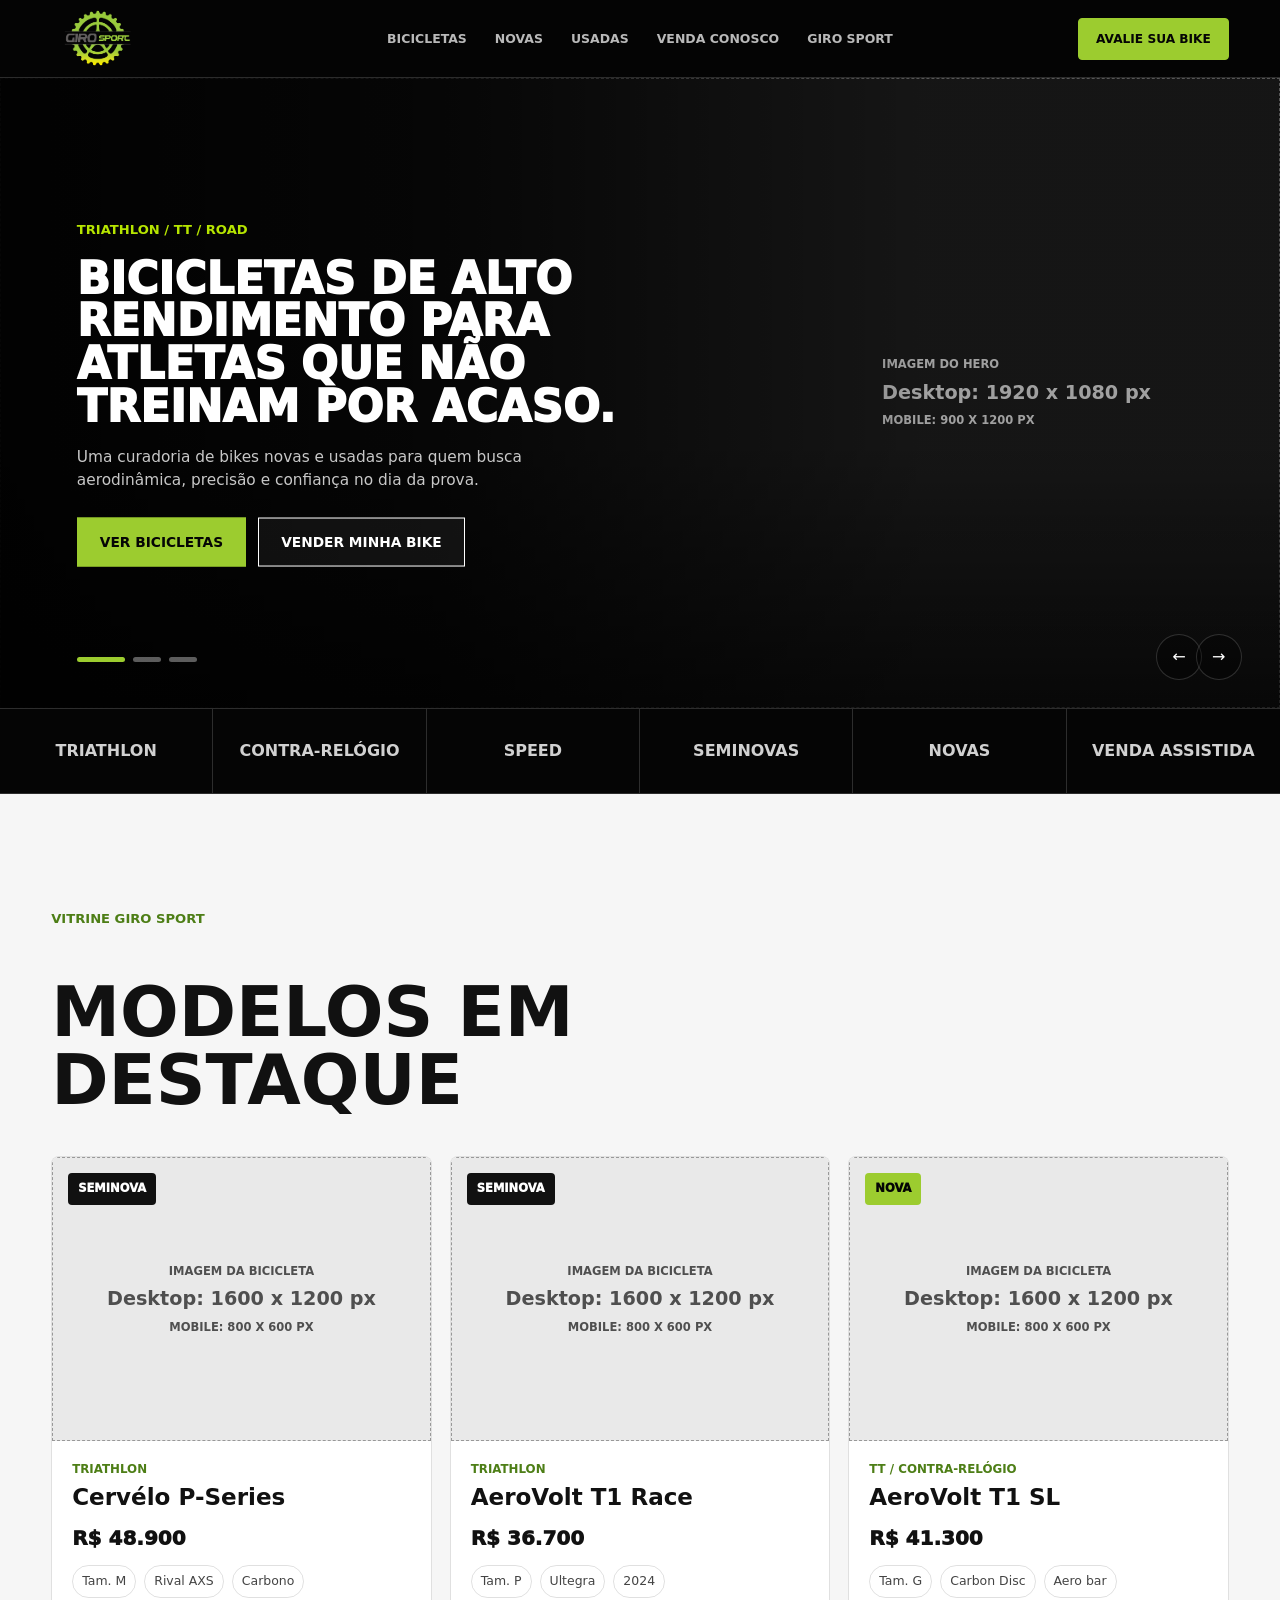
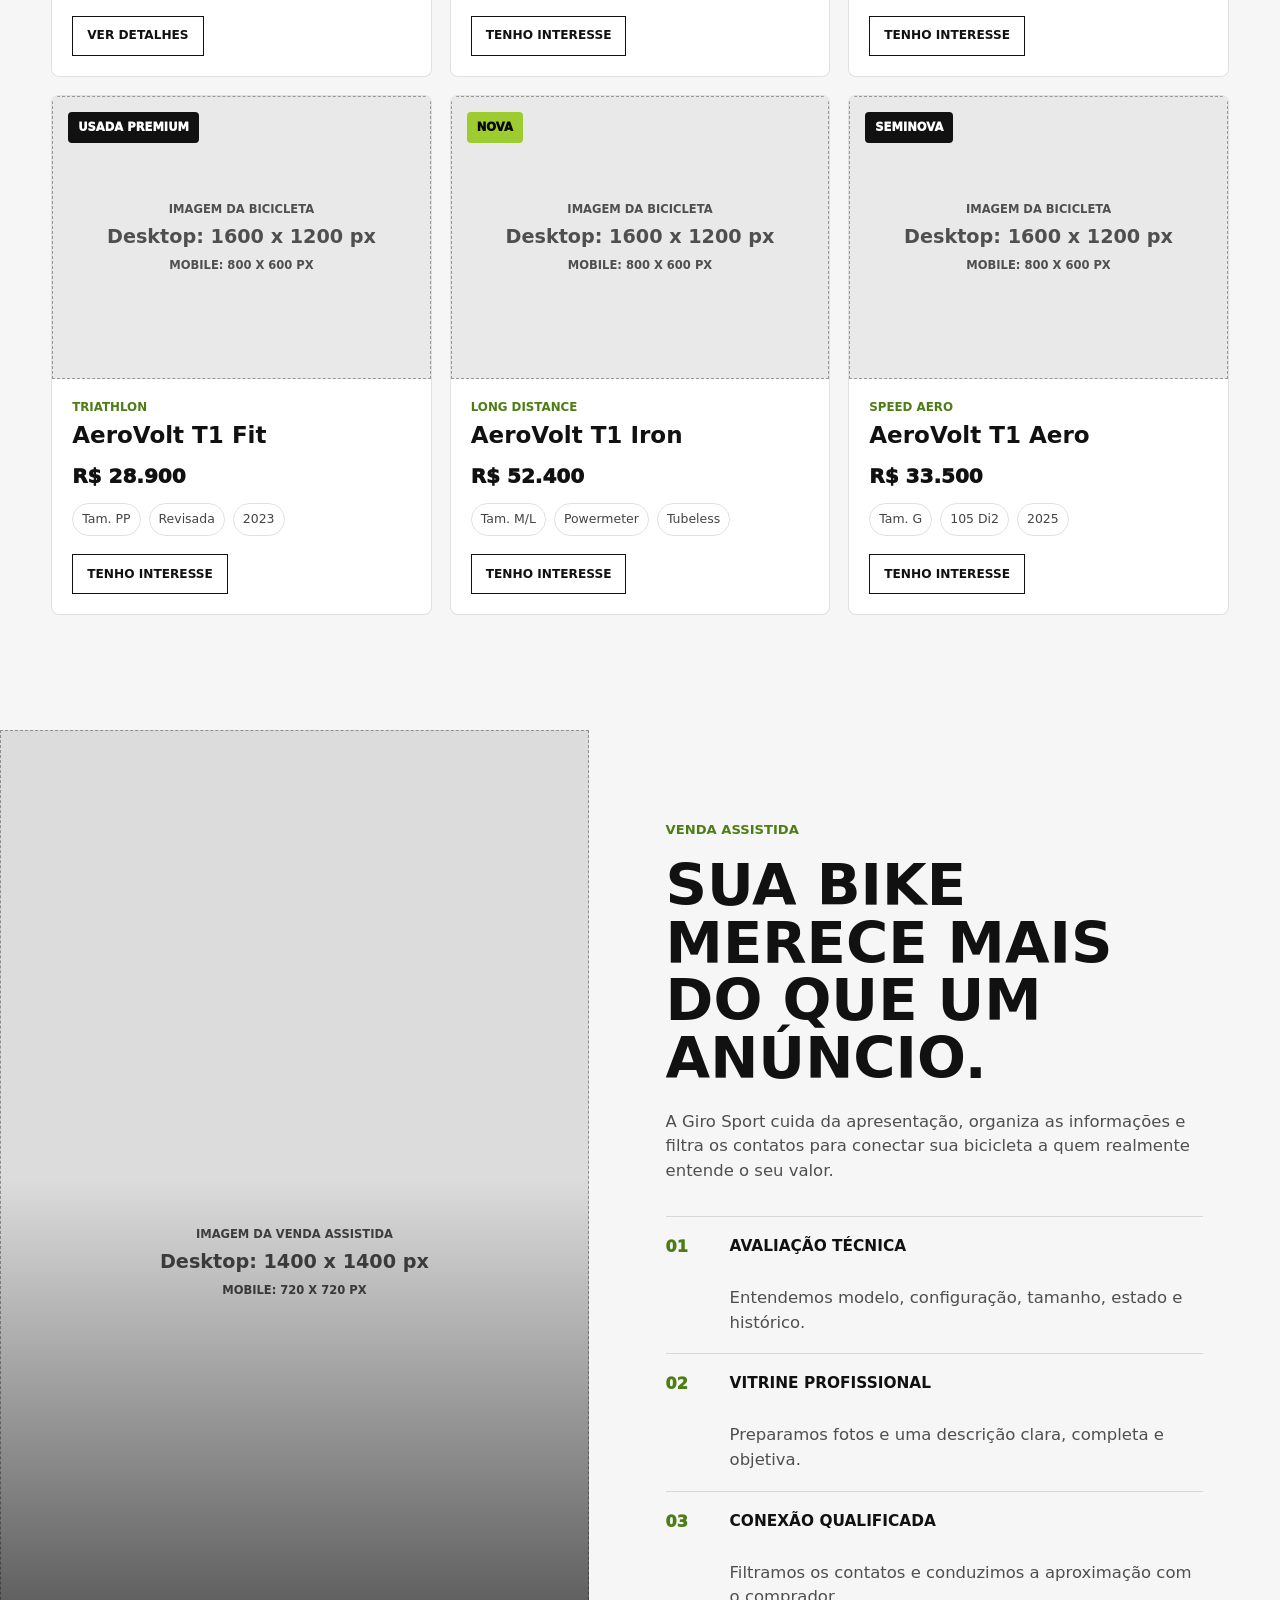
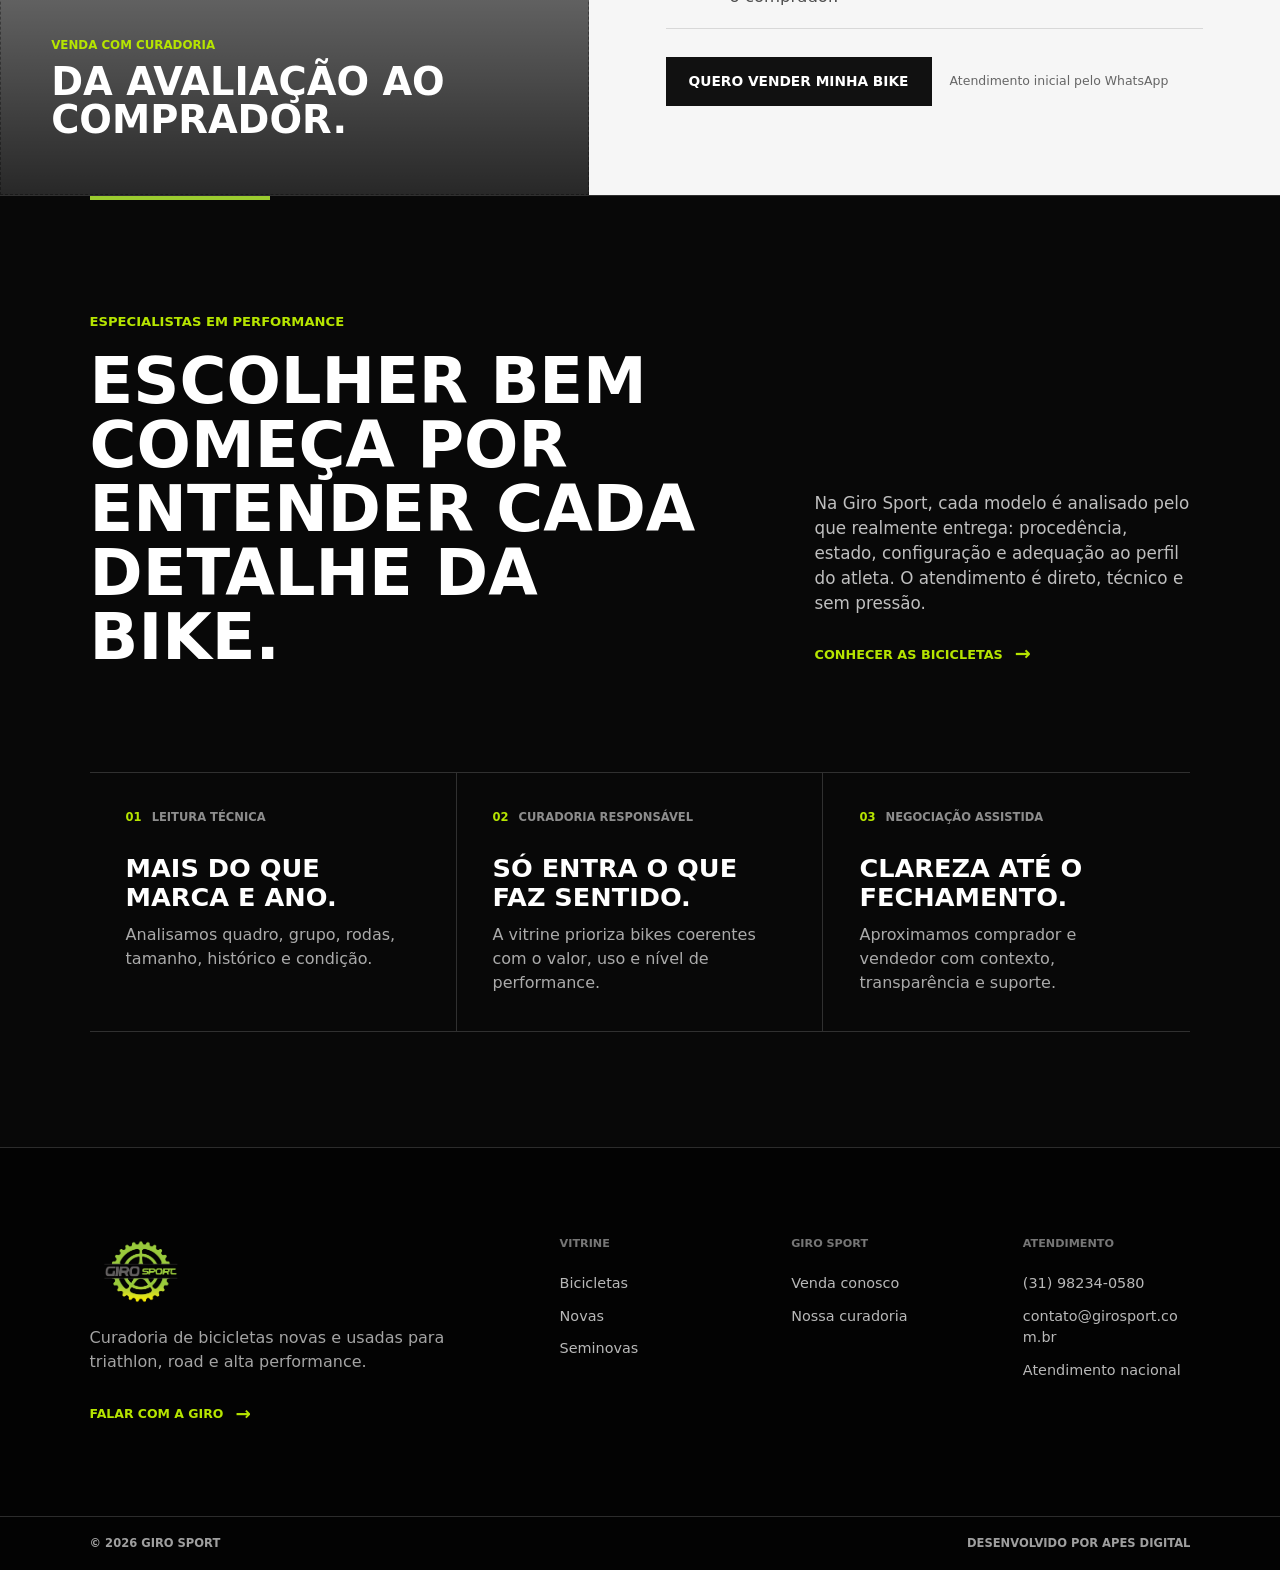
==== commit 9f1fe0d2: "0.2.1" ====
--- a/index.html
+++ b/index.html
@@ -8,7 +8,7 @@
       name="description"
       content="Vitrine virtual da Giro Sport para bicicletas novas e usadas de alta performance, com foco em triathlon, contra-relógio e ciclismo de estrada."
     >
-    <link rel="stylesheet" href="./styles.css?v=20260713-5">
+    <link rel="stylesheet" href="./styles.css?v=20260715-1">
   </head>
   <body>
     <header class="site-header" data-header>
@@ -38,11 +38,11 @@
       <section class="hero" aria-label="Destaques Giro Sport">
         <div class="carousel" data-carousel>
           <article class="hero-slide is-active" data-slide>
-            <img
-              class="hero-media"
-              src="./assets/hero-aero-tri.png"
-              alt="Bicicleta de triathlon preta em est&uacute;dio escuro com luz verde"
-            >
+            <div class="image-placeholder hero-image-placeholder" role="img" aria-label="Imagem do hero pendente">
+              <span>Imagem do hero</span>
+              <strong>Desktop: 1920 x 1080 px</strong>
+              <small>Mobile: 900 x 1200 px</small>
+            </div>
             <div class="hero-scrim"></div>
             <div class="hero-content">
               <p class="eyebrow">Triathlon / TT / Road</p>
@@ -59,11 +59,11 @@
           </article>
 
           <article class="hero-slide" data-slide>
-            <img
-              class="hero-media"
-              src="./assets/hero-consign.png"
-              alt="Bicicleta de triathlon em suporte profissional dentro de oficina boutique"
-            >
+            <div class="image-placeholder hero-image-placeholder" role="img" aria-label="Imagem do hero pendente">
+              <span>Imagem do hero</span>
+              <strong>Desktop: 1920 x 1080 px</strong>
+              <small>Mobile: 900 x 1200 px</small>
+            </div>
             <div class="hero-scrim"></div>
             <div class="hero-content">
               <p class="eyebrow">Consigna&ccedil;&atilde;o premium</p>
@@ -80,11 +80,11 @@
           </article>
 
           <article class="hero-slide" data-slide>
-            <img
-              class="hero-media"
-              src="./assets/hero-road-campaign.png"
-              alt="Bicicleta de estrada preta em est&uacute;dio com detalhes verdes"
-            >
+            <div class="image-placeholder hero-image-placeholder" role="img" aria-label="Imagem do hero pendente">
+              <span>Imagem do hero</span>
+              <strong>Desktop: 1920 x 1080 px</strong>
+              <small>Mobile: 900 x 1200 px</small>
+            </div>
             <div class="hero-scrim"></div>
             <div class="hero-content">
               <p class="eyebrow">Road / Speed / Performance</p>
@@ -134,7 +134,11 @@
           <article class="bike-card" id="usadas">
             <div class="bike-image is-contain">
               <span class="badge used">Seminova</span>
-              <img src="./assets/cervelo-p-series-01.jpg" alt="Cerv&eacute;lo P-Series Rival AXS seminova" loading="lazy" decoding="async">
+              <div class="image-placeholder card-image-placeholder" role="img" aria-label="Imagem da bicicleta pendente">
+                <span>Imagem da bicicleta</span>
+                <strong>Desktop: 1600 x 1200 px</strong>
+                <small>Mobile: 800 x 600 px</small>
+              </div>
             </div>
             <div class="bike-info">
               <p class="bike-type">Triathlon</p>
@@ -152,7 +156,11 @@
           <article class="bike-card">
             <div class="bike-image">
               <span class="badge used">Seminova</span>
-              <img src="./assets/bike-card-tri.png" alt="AeroVolt T1 Race seminova" loading="lazy">
+              <div class="image-placeholder card-image-placeholder" role="img" aria-label="Imagem da bicicleta pendente">
+                <span>Imagem da bicicleta</span>
+                <strong>Desktop: 1600 x 1200 px</strong>
+                <small>Mobile: 800 x 600 px</small>
+              </div>
             </div>
             <div class="bike-info">
               <p class="bike-type">Triathlon</p>
@@ -170,7 +178,11 @@
           <article class="bike-card" id="novas">
             <div class="bike-image">
               <span class="badge">Nova</span>
-              <img src="./assets/bike-card-tri.png" alt="AeroVolt T1 SL nova" loading="lazy">
+              <div class="image-placeholder card-image-placeholder" role="img" aria-label="Imagem da bicicleta pendente">
+                <span>Imagem da bicicleta</span>
+                <strong>Desktop: 1600 x 1200 px</strong>
+                <small>Mobile: 800 x 600 px</small>
+              </div>
             </div>
             <div class="bike-info">
               <p class="bike-type">TT / Contra-rel&oacute;gio</p>
@@ -188,7 +200,11 @@
           <article class="bike-card">
             <div class="bike-image">
               <span class="badge used">Usada premium</span>
-              <img src="./assets/bike-card-tri.png" alt="AeroVolt T1 Fit usada premium" loading="lazy">
+              <div class="image-placeholder card-image-placeholder" role="img" aria-label="Imagem da bicicleta pendente">
+                <span>Imagem da bicicleta</span>
+                <strong>Desktop: 1600 x 1200 px</strong>
+                <small>Mobile: 800 x 600 px</small>
+              </div>
             </div>
             <div class="bike-info">
               <p class="bike-type">Triathlon</p>
@@ -206,7 +222,11 @@
           <article class="bike-card">
             <div class="bike-image">
               <span class="badge">Nova</span>
-              <img src="./assets/bike-card-tri.png" alt="AeroVolt T1 Iron nova" loading="lazy">
+              <div class="image-placeholder card-image-placeholder" role="img" aria-label="Imagem da bicicleta pendente">
+                <span>Imagem da bicicleta</span>
+                <strong>Desktop: 1600 x 1200 px</strong>
+                <small>Mobile: 800 x 600 px</small>
+              </div>
             </div>
             <div class="bike-info">
               <p class="bike-type">Long distance</p>
@@ -224,7 +244,11 @@
           <article class="bike-card">
             <div class="bike-image">
               <span class="badge used">Seminova</span>
-              <img src="./assets/bike-card-tri.png" alt="AeroVolt T1 Aero seminova" loading="lazy">
+              <div class="image-placeholder card-image-placeholder" role="img" aria-label="Imagem da bicicleta pendente">
+                <span>Imagem da bicicleta</span>
+                <strong>Desktop: 1600 x 1200 px</strong>
+                <small>Mobile: 800 x 600 px</small>
+              </div>
             </div>
             <div class="bike-info">
               <p class="bike-type">Speed aero</p>
@@ -263,11 +287,11 @@
 
       <section class="sell-section" id="vender">
         <div class="sell-media">
-          <img
-            src="./assets/hero-consign.png"
-            alt="Bicicleta de triathlon em avalia&ccedil;&atilde;o dentro de oficina especializada"
-            loading="lazy"
-          >
+          <div class="image-placeholder sell-image-placeholder" role="img" aria-label="Imagem da venda assistida pendente">
+            <span>Imagem da venda assistida</span>
+            <strong>Desktop: 1400 x 1400 px</strong>
+            <small>Mobile: 720 x 720 px</small>
+          </div>
           <div class="sell-media-caption">
             <span>Venda com curadoria</span>
             <strong>Da avalia&ccedil;&atilde;o ao comprador.</strong>
@@ -384,6 +408,6 @@
       </div>
     </footer>
 
-    <script src="./script.js"></script>
+    <script src="./script.js?v=20260715-1"></script>
   </body>
 </html>
--- a/styles.css
+++ b/styles.css
@@ -42,6 +42,30 @@
 img {
   display: block;
   max-width: 100%;
+}
+
+.image-placeholder {
+  display: grid;
+  place-content: center;
+  gap: 5px;
+  width: 100%;
+  height: 100%;
+  padding: 24px;
+  border: 1px dashed #989898;
+  background: #e9e9e9;
+  color: #4f4f4f;
+  text-align: center;
+}
+
+.image-placeholder span,
+.image-placeholder small {
+  font-size: 0.72rem;
+  font-weight: 800;
+  text-transform: uppercase;
+}
+
+.image-placeholder strong {
+  font-size: clamp(0.95rem, 1.6vw, 1.2rem);
 }
 
 a {
@@ -272,6 +296,18 @@
   transition: transform 5.8s ease-out;
 }
 
+.hero-image-placeholder {
+  position: absolute;
+  inset: 0;
+  align-content: center;
+  justify-content: end;
+  padding-right: clamp(32px, 10vw, 160px);
+  border-color: rgba(255, 255, 255, 0.34);
+  background: #1a1a1a;
+  color: rgba(255, 255, 255, 0.74);
+  text-align: left;
+}
+
 .hero-slide.is-active .hero-media {
   transform: scale(1);
 }
@@ -555,6 +591,12 @@
   transition: transform 220ms ease;
 }
 
+.bike-image picture {
+  display: block;
+  width: 100%;
+  height: 100%;
+}
+
 .bike-image.is-contain img {
   object-fit: contain;
   transform: none;
@@ -681,6 +723,14 @@
   object-position: 68% center;
 }
 
+.sell-image-placeholder {
+  position: absolute;
+  inset: 0;
+  border-color: #8e8e8e;
+  background: #dcdcdc;
+  color: #424242;
+}
+
 .sell-media-caption {
   position: absolute;
   z-index: 2;
@@ -948,6 +998,14 @@
 
 .product-gallery .product-main-image > img[data-gallery-main] {
   object-fit: contain;
+}
+
+.product-main-placeholder {
+  position: absolute;
+  inset: 0;
+  border: 0;
+  background: #ededed;
+  color: #4c4c4c;
 }
 
 .product-gallery-next {
@@ -1055,6 +1113,22 @@
   object-fit: cover;
 }
 
+.product-thumb-placeholder {
+  gap: 3px;
+  padding: 8px;
+  border: 0;
+  background: #ededed;
+}
+
+.product-thumb-placeholder span {
+  font-size: 0.62rem;
+}
+
+.product-thumb-placeholder strong {
+  font-size: 0.64rem;
+  line-height: 1.15;
+}
+
 .product-summary {
   position: sticky;
   top: calc(var(--header-height) + 24px);
@@ -1583,6 +1657,13 @@
     width: calc(100% - 32px);
     margin-left: 16px;
     transform: none;
+  }
+
+  .hero-image-placeholder {
+    align-content: start;
+    justify-content: center;
+    padding: 92px 18px 0;
+    text-align: center;
   }
 
   .hero-content .eyebrow {
